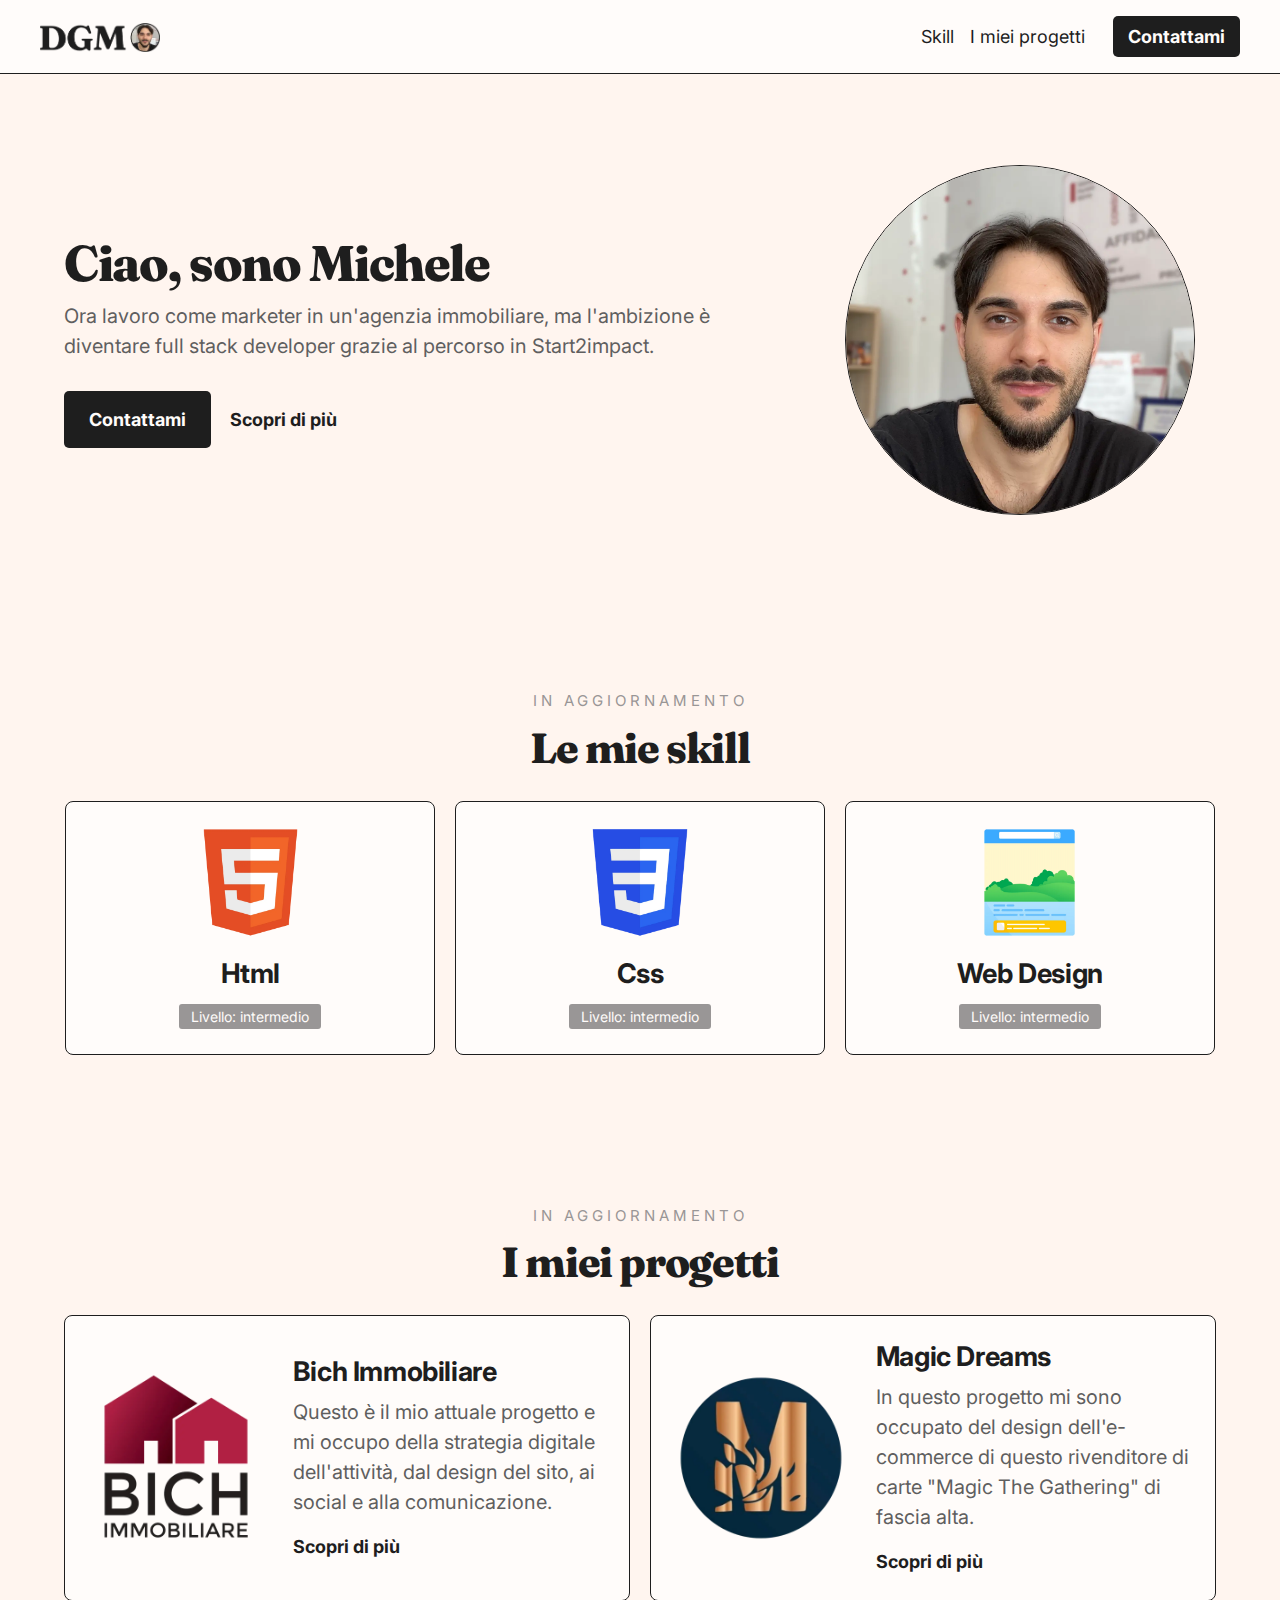
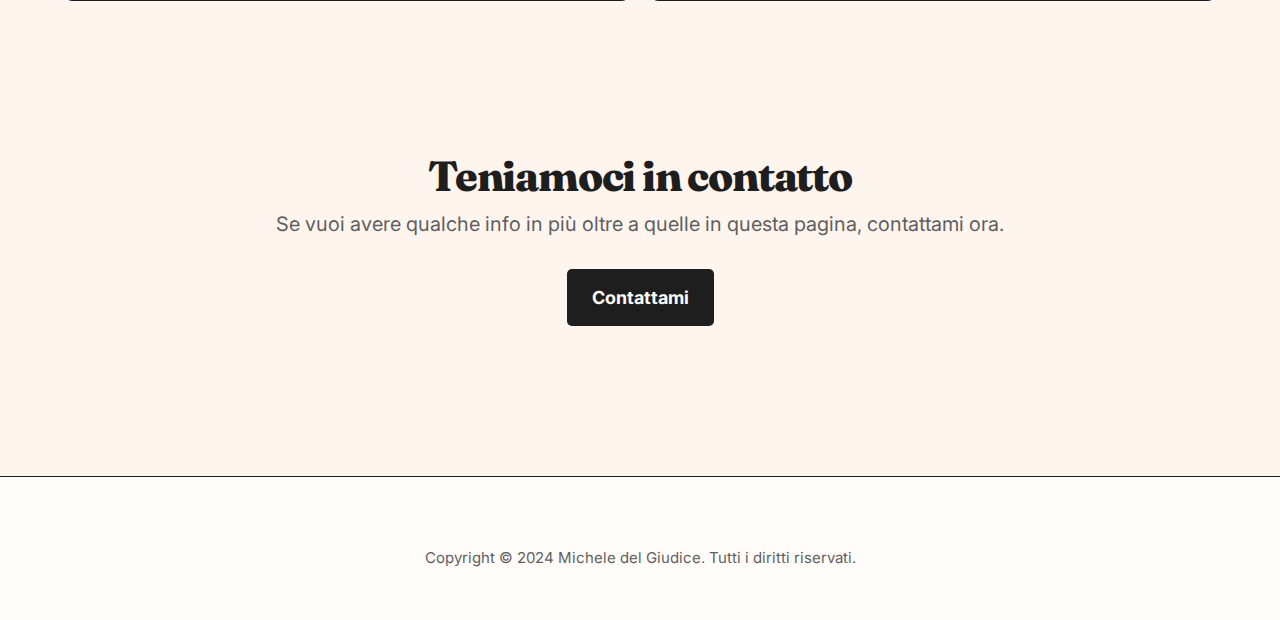
==== index.html @ d006d26a "first push of entire project" ====
<!DOCTYPE html>
<html lang="it">
<head>
    <meta charset="UTF-8">
    <meta name="viewport" content="width=device-width, initial-scale=1.0, maximum-scale=1.0">
    <title>Il mio portfolio</title>
    <meta name="theme-color" content="#fffcfa"/>

    <!-- Open Graph -->
    <meta property="og:title" content="Pagina portfolio"/>
    <meta property="og:type" content="website"/>
    <meta property="og:url" content="/Il-mio-portfolio/"/>
    <meta property="og:image" content="/Il-mio-portfolio/assets/images/pagina-portfolio.webp"/>

    <!-- Favicon -->
    <link rel="icon" type="image/x-icon" href="/Il-mio-portfolio/assets/images/portfolio.webp">

    <!-- Foglio di stile -->
    <link rel="stylesheet" href="assets/scss/styles.css">

    <!-- Font -->
    <link rel="preconnect" href="https://fonts.googleapis.com">
    <link rel="preconnect" href="https://fonts.gstatic.com" crossorigin>
    <link href="https://fonts.googleapis.com/css2?family=Fraunces:ital,opsz,wght@0,9..144,100..900;1,9..144,100..900&display=swap" rel="stylesheet">

    <link rel="preconnect" href="https://fonts.googleapis.com">
    <link rel="preconnect" href="https://fonts.gstatic.com" crossorigin>
    <link href="https://fonts.googleapis.com/css2?family=Fraunces:ital,opsz,wght@0,9..144,100..900;1,9..144,100..900&family=Inter:wght@100..900&display=swap" rel="stylesheet">

    <!-- FontAwesome -->
    <link rel="stylesheet" href="https://cdnjs.cloudflare.com/ajax/libs/font-awesome/6.6.0/css/all.min.css" integrity="sha512-Kc323vGBEqzTmouAECnVceyQqyqdsSiqLQISBL29aUW4U/M7pSPA/gEUZQqv1cwx4OnYxTxve5UMg5GT6L4JJg==" crossorigin="anonymous" referrerpolicy="no-referrer" />

    <!-- Bootstrap -->
    <link href="https://cdn.jsdelivr.net/npm/bootstrap@5.3.3/dist/css/bootstrap.min.css" rel="stylesheet" integrity="sha384-QWTKZyjpPEjISv5WaRU9OFeRpok6YctnYmDr5pNlyT2bRjXh0JMhjY6hW+ALEwIH" crossorigin="anonymous">

</head>
<body class="my-body">

<header>
    <nav class="navbar fixed-top navbar-expand-xl">
        <div class="container header-container">
          <a class="navbar-brand logo" href="/Il-mio-portfolio/"><img src="assets/images/il-mio-logo.webp" class="my-logo" alt="logo"></a>
          <div class="header-mobile">
          <a class="btn-header-mobile" href="/Il-mio-portfolio/Contatti/">Contattami</a>
          <button class="navbar-toggler" type="button" data-bs-toggle="collapse" data-bs-target="#navbarNavDropdown" aria-controls="navbarNavDropdown" aria-expanded="false" aria-label="Toggle navigation">
            <span class="navbar-toggler-icon"></span>
          </button>
        </div>
          <div class="collapse navbar-collapse justify-content-end" id="navbarNavDropdown">
            <ul class="navbar-nav desktop-menu">
              <li class="nav-item nav-desktop">
                <a class="nav-link" href="#skill">Skill</a>
              </li>
              <li class="nav-item nav-desktop">
                <a class="nav-link" href="#job">I miei progetti</a>
              </li>

              <!-- start link menu mobile -->
              <li class="nav-item nav-mobile">
                <a class="nav-link" href="#skill">Skill</a>
              </li>
              <li class="nav-item nav-mobile">
                <a class="nav-link" href="#job">I miei progetti</a>
              </li>
              <!-- end link mobile -->

              <div class="container-btn-header">
              <a class="btn-header" href="/Il-mio-portfolio/Contatti/">Contattami</a>
              </div>
            </ul>
          </div>
        </div>
    </nav>
</header>

<main class="page">

  <section class="above-the-fold">
    <div class="fold-container">
      <div class="fold-grid">
        <h1>Ciao, sono Michele</h1>
        <p class="text">Ora lavoro come marketer in un'agenzia immobiliare, ma l'ambizione è diventare full stack developer grazie al percorso in Start2impact.</p>
         <div class="double-botton">
          <a class="my-btn type-1" href="/Il-mio-portfolio/Contatti/">Contattami</a>
          <a class="my-btn type-2" href="#skill">Scopri di più <i class="fa-solid fa-arrow-down"></i></a>
          </div>
      </div>
      <div class="fold-image">
        <img src="assets/images/fold-image.webp" alt="foto-profilo" class="foto-profilo">
      </div>
    </div>
  </section>

  <div class="space" id="skill"></div>

  <div class="updating-span-container">
    <span class="updating">IN AGGIORNAMENTO</span>
  </div>

  <div class="title-container">
    <h2 class="title-section">Le mie skill</h2>
  </div>

  <section class="skill">
    <div class="skill-container">
      <div class="skill-grid">
        <img src="assets/images/html.webp" class="skill-img" alt="html">
        <h3>Html</h3>
        <span class="skill-level">Livello: intermedio</span>
      </div>
      <div class="skill-grid">
        <img src="assets/images/css.webp" class="skill-img" alt="css">
        <h3>Css</h3>
        <span class="skill-level">Livello: intermedio</span>
      </div>
      <div class="skill-grid">
        <img src="assets/images/web-design.webp" class="skill-img" alt="web-design">
        <h3>Web Design</h3>
        <span class="skill-level">Livello: intermedio</span>
      </div>
    </div>
  </section>

  <div class="space" id="job"></div>

  <div class="updating-span-container">
    <span class="updating">IN AGGIORNAMENTO</span>
  </div>

  <div class="title-container">
    <h2 class="title-section">I miei progetti</h2>
  </div>

  <section class="job">
    <div class="job-container">
      <div class="job-grid">
        <div class="job-grid-image">
          <img src="assets/images/bich-immobiliare.webp" class="job-img" alt="html">
        </div>
        <div class="job-grid-description">
          <h3>Bich Immobiliare</h3>
          <p class="text job-description">Questo è il mio attuale progetto e mi occupo della strategia digitale dell'attività, dal design del sito, ai social e alla comunicazione.</p>
          <a class="my-btn type-2 job-button" href="https://bichimmobiliare.it/" rel="noopener" target="_blank">Scopri di più <i class="fa-solid fa-arrow-right"></i></a>
        </div>
      </div>
      <div class="job-grid">
        <div class="job-grid-image">
          <img src="assets/images/magic-dreams.webp" class="job-img" alt="html">
        </div>
        <div class="job-grid-description">
          <h3>Magic Dreams</h3>
          <p class="text job-description">In questo progetto mi sono occupato del design dell'e-commerce di questo rivenditore di carte "Magic The Gathering" di fascia alta. </p>
          <a class="my-btn type-2 job-button" href="https://yourmagicdreams.com/" rel="noopener" target="_blank">Scopri di più <i class="fa-solid fa-arrow-right"></i></a>
        </div>
      </div>
    </div>
  </section>

  <div class="space"></div>

  <section class="cta">
    <div class="cta-container">
      <h2 class="title-section">Teniamoci in contatto</h2>
      <p class="text cta-text">Se vuoi avere qualche info in più oltre a quelle in questa pagina, contattami ora.</p>
      <a class="my-btn type-1" href="/Il-mio-portfolio/Contatti/">Contattami</a>
    </div>
  </section>

</main>

<div class="space"></div>

<footer>
  <div class="footer-container">
    <div class="footer-icon-container">
      <a class="my-btn type-2 footer-icon" href="https://github.com/dgmichele" rel="noopener" target="_blank"><i class="fa-brands fa-github"></i></a>
      <a class="my-btn type-2 footer-icon" href="https://www.linkedin.com/in/micheledelgiudice96" rel="noopener" target="_blank"><i class="fa-brands fa-linkedin"></i></a>
    </div>
    <p class="text footer-text">Copyright © 2024 Michele del Giudice. Tutti i diritti riservati.</p>
  </div>
</footer>

<!-- Bootstrap -->
<script src="https://cdn.jsdelivr.net/npm/bootstrap@5.3.3/dist/js/bootstrap.bundle.min.js" integrity="sha384-YvpcrYf0tY3lHB60NNkmXc5s9fDVZLESaAA55NDzOxhy9GkcIdslK1eN7N6jIeHz" crossorigin="anonymous"></script>

<!-- Menu dinamico mobile -->
<script src="/Il-mio-portfolio/assets/js/dynamic-menu.js"></script>

</body>
</html>
---- assets/scss/styles.css ----
/*bottoni*/
.submit-btn, .my-btn, .btn-header, .btn-header-mobile {
  background-color: #1e1e1e;
  color: #FFFCFA;
  font-weight: 700;
  border-radius: 5px;
  text-decoration: none;
  cursor: pointer;
  transition: 0.3s;
}

.type-2 {
  background-color: transparent;
  color: #1e1e1e;
  padding: 0;
}

/* cambio colore icona menu mobile*/
.navbar-toggler-icon {
  background-image: url("data:image/svg+xml,%3csvg xmlns='http://www.w3.org/2000/svg' viewBox='0 0 30 30'%3e%3cpath stroke='rgb(30, 30, 30)' stroke-linecap='round' stroke-miterlimit='10' stroke-width='2' d='M4 7h22M4 15h22M4 23h22'/%3e%3c/svg%3e") !important;
}

/*end*/
.header-container {
  padding-left: 0 !important;
  padding-right: 0 !important;
}

.navbar {
  border-bottom: solid 1px #1e1e1e;
  background-color: #FFFCFA !important;
  font-family: "Inter", sans-serif !important;
  font-weight: 400 !important;
}

.navbar-brand {
  padding: 0 !important;
}

.nav-link {
  color: #1e1e1e !important;
}
.nav-link:hover {
  color: #3b3b3b !important;
}

.logo {
  margin-right: 0 !important;
}

.my-logo {
  width: 120px;
}

.navbar-toggler {
  border: none !important;
  padding: 0 !important;
  margin-left: 8px;
}
.navbar-toggler:focus {
  box-shadow: none !important;
}

.btn-header, .btn-header-mobile {
  padding: 10px 15px 10px 15px;
}
.btn-header:hover, .btn-header-mobile:hover {
  background-color: #3b3b3b;
}
.btn-header:active, .btn-header-mobile:active {
  background-color: #5f5f5f;
}

.btn-header {
  margin-left: 20px;
}

/*mobile*/
@media screen and (max-width: 600px) {
  .header-container {
    max-width: 90%;
  }
  .navbar {
    padding: 13px 0 13px 0 !important;
  }
  .btn-header {
    display: none !important;
  }
  .btn-header-mobile {
    font-size: 14px;
  }
  .navbar-nav {
    margin: 20px 0 10px 0 !important;
  }
  .nav-desktop {
    display: none; /* qui nascondiamo il menu desktop*/
  }
  .nav-link {
    font-size: 17px !important;
  }
}
/*tablet*/
@media screen and (max-width: 1025px) and (min-width: 601px) {
  .btn-header {
    display: none !important;
  }
  .header-container {
    max-width: 85% !important;
  }
  .navbar {
    padding: 16px 0 16px 0 !important;
  }
  .navbar-nav {
    margin: 20px 0 10px 0 !important;
  }
  .nav-desktop {
    display: none; /* qui nascondiamo il menu desktop*/
  }
  .nav-link {
    font-size: 18px !important;
  }
}
/*desktop*/
@media screen and (min-width: 1026px) {
  .header-container {
    max-width: 1200px !important;
    min-width: 1200px !important;
  }
  .navbar {
    padding: 15px 0 15px 0 !important;
  }
  .navbar-nav {
    align-items: center;
  }
  .nav-mobile {
    display: none; /* qui nascondiamo il menu con chiusura automatica della versione mobile*/
  }
  .nav-link {
    font-size: 18px !important;
  }
  .btn-header-mobile {
    display: none !important;
  }
  .btn-header {
    font-size: 18px !important;
  }
}
/*bottoni*/
.submit-btn, .my-btn, .btn-header, .btn-header-mobile {
  background-color: #1e1e1e;
  color: #FFFCFA;
  font-weight: 700;
  border-radius: 5px;
  text-decoration: none;
  cursor: pointer;
  transition: 0.3s;
}

.type-2 {
  background-color: transparent;
  color: #1e1e1e;
  padding: 0;
}

.contact-header {
  display: flex;
  justify-content: center;
  background-color: #FFFCFA;
  border-bottom: 1px solid #1e1e1e;
  padding: 13px 0 13px 0;
}

.contact-header-container {
  width: 90%;
  display: flex;
  justify-content: center;
}

.contact-header-container-grid {
  display: flex;
  flex-direction: row;
  align-items: center;
}

.img-logo {
  width: 120px;
}

/*tablet*/
@media screen and (max-width: 1025px) and (min-width: 601px) {
  .contact-header {
    padding: 16px 0 16px 0;
  }
}
/*desktop*/
@media screen and (min-width: 1026px) {
  .contact-header {
    padding: 16px 0 16px 0;
  }
}
/*bottoni*/
.submit-btn, .my-btn, .btn-header, .btn-header-mobile {
  background-color: #1e1e1e;
  color: #FFFCFA;
  font-weight: 700;
  border-radius: 5px;
  text-decoration: none;
  cursor: pointer;
  transition: 0.3s;
}

.type-2 {
  background-color: transparent;
  color: #1e1e1e;
  padding: 0;
}

/*bottoni*/
.submit-btn, .my-btn, .btn-header, .btn-header-mobile {
  background-color: #1e1e1e;
  color: #FFFCFA;
  font-weight: 700;
  border-radius: 5px;
  text-decoration: none;
  cursor: pointer;
  transition: 0.3s;
}

.type-2 {
  background-color: transparent;
  color: #1e1e1e;
  padding: 0;
}

/*generale*/
.space {
  height: 90px;
}

.title-section {
  text-align: center;
}

.my-btn {
  display: inline-block;
  padding: 15px 25px 15px 25px;
}
.my-btn:hover {
  background-color: #3b3b3b;
}
.my-btn:active {
  background-color: #5f5f5f;
}

.type-2 {
  margin-left: 15px;
}
.type-2:hover {
  background-color: transparent;
  color: #3b3b3b;
}
.type-2:active {
  color: #5f5f5f;
}

.updating-span-container {
  display: flex;
  justify-content: center;
}

.updating {
  color: #999696;
  font-size: 15px;
  letter-spacing: 4px;
  margin-bottom: 10px;
}

.fa-solid {
  margin-left: 3px;
}

/*section: above the fold*/
.above-the-fold {
  display: flex;
  justify-content: center;
}

.fold-container {
  width: 90%;
  display: flex;
  flex-wrap: wrap;
  flex-direction: column;
  gap: 50px;
}

.double-botton {
  margin-top: 30px;
}

.foto-profilo {
  border: 1px solid #1e1e1e;
  border-radius: 300px;
  width: 100%;
}

/*section: skill*/
.skill {
  display: flex;
  justify-content: center;
}

.skill-container {
  width: 90%;
  display: flex;
  flex-wrap: wrap;
  flex-direction: column;
  gap: 20px;
  margin-top: 20px;
}

.skill-grid {
  display: flex;
  flex-direction: column;
  align-items: center;
  padding: 20px;
  border: 1px solid #1e1e1e;
  border-radius: 8px;
  background-color: #FFFCFA;
}

.skill-img {
  margin-bottom: 20px;
  width: 35%;
}

.skill-level {
  background-color: #999696;
  padding: 2px 12px 2px 12px;
  border-radius: 3px;
  color: #FFFCFA;
  font-size: 14px;
  margin-top: 5px;
}

/*section: job*/
.job {
  display: flex;
  justify-content: center;
}

.job-container {
  width: 90%;
  display: flex;
  flex-wrap: wrap;
  flex-direction: column;
  gap: 20px;
  margin-top: 20px;
}

.job-grid {
  display: flex;
  flex-direction: column;
  align-items: center;
  padding: 20px;
  border: 1px solid #1e1e1e;
  border-radius: 8px;
  background-color: #FFFCFA;
}

.job-grid-image {
  display: flex;
  flex-direction: column;
  align-items: center;
}

.job-img {
  margin-bottom: 20px;
  width: 35%;
}

.job-grid-description {
  text-align: center;
}

.job-button {
  margin-left: 0;
}

/*section: contatti*/
.cta {
  display: flex;
  justify-content: center;
}

.cta-container {
  width: 90%;
  display: flex;
  flex-wrap: wrap;
  flex-direction: column;
  align-items: center;
  text-align: center;
}

.cta-text {
  margin-bottom: 30px !important;
}

/*tablet*/
@media screen and (max-width: 1025px) and (min-width: 601px) {
  .space {
    height: 125px;
  }
  /*section: above the fold*/
  .fold-container {
    flex-direction: row;
    max-width: 85%;
    gap: 20px;
    align-items: center;
  }
  .fold-grid {
    width: 58%;
  }
  .fold-image {
    width: 38%;
    display: flex;
    justify-content: center;
  }
  .foto-profilo {
    width: 250px;
  }
  /*section: skill*/
  .skill-container {
    flex-direction: row;
    max-width: 85%;
    gap: 15px;
    align-items: stretch;
    justify-content: center;
  }
  .skill-grid {
    width: 31.8%;
    padding: 20px;
  }
  /*section: job*/
  .job-container {
    flex-direction: row;
    max-width: 85%;
    gap: 15px;
    align-items: stretch;
    justify-content: center;
  }
  .job-grid {
    display: flex;
    flex-direction: column;
    width: 48.8%;
    padding: 25px;
  }
  .job-grid-image {
    display: flex;
    flex-direction: column;
    align-items: center;
  }
  .job-grid-description {
    text-align: center;
  }
  .job-img {
    margin-bottom: 20px;
  }
  /*section: contatti*/
  .contact-container {
    width: 65%;
  }
  .cta-container {
    width: 70%;
  }
}
/*desktop*/
@media screen and (min-width: 1026px) {
  .space {
    height: 150px;
  }
  /*section: above the fold*/
  .fold-container {
    flex-direction: row;
    max-width: 1200px;
    gap: 40px;
    align-items: center;
  }
  .fold-grid {
    width: 63%;
  }
  .fold-image {
    width: 33%;
    display: flex;
    justify-content: center;
  }
  .foto-profilo {
    width: 350px;
  }
  .my-btn {
    font-size: 18px !important;
  }
  /*section: skill*/
  #skill {
    height: 175px;
  }
  .skill-container {
    flex-direction: row;
    max-width: 1200px;
    gap: 20px;
    align-items: stretch;
    justify-content: center;
  }
  .skill-grid {
    width: 32.1%;
    padding: 25px;
  }
  /*section: job*/
  .job-container {
    flex-direction: row;
    max-width: 1200px;
    gap: 20px;
    align-items: stretch;
    justify-content: center;
  }
  .job-grid {
    display: flex;
    flex-direction: row;
    width: 49.1%;
    padding: 25px;
  }
  .job-grid-image {
    display: flex;
    flex-direction: column;
    align-items: start;
  }
  .job-grid-description {
    text-align: start;
  }
  .job-img {
    width: 85%;
    margin-bottom: 0;
  }
}
/*bottoni*/
.submit-btn, .btn-header, .btn-header-mobile, .my-btn {
  background-color: #1e1e1e;
  color: #FFFCFA;
  font-weight: 700;
  border-radius: 5px;
  text-decoration: none;
  cursor: pointer;
  transition: 0.3s;
}

.type-2 {
  background-color: transparent;
  color: #1e1e1e;
  padding: 0;
}

.contact-body {
  background-color: #FFFCFA;
  font-family: "Inter", sans-serif;
}

.contact-page {
  background-color: #FFF5EF;
  padding-top: 40px;
}

.contact {
  display: flex;
  justify-content: center;
}

.contact-container {
  width: 90%;
  display: flex;
  flex-wrap: wrap;
  flex-direction: column;
  align-items: center;
  text-align: center;
}

.contact-page-space {
  background-color: #FFF5EF;
}

/*form*/
.form-block-1 {
  float: left;
  width: 100%;
  margin-right: 20px;
  margin-bottom: 20px;
}

.form-block-2 {
  float: left;
  width: 100%;
  margin-bottom: 20px;
}

.contact-form {
  display: flex;
  justify-content: center;
  margin-top: 20px;
}

.contact-form-container {
  width: 90%;
  display: flex;
  flex-wrap: wrap;
  flex-direction: column;
  padding: 25px 25px 32px 25px;
  background-color: #FFFCFA;
  border: 1px solid #1e1e1e;
  border-radius: 8px;
}

input, textarea {
  width: 100%;
  padding: 5px;
  border: 1px solid #1e1e1e;
  border-radius: 5px;
  background-color: #fffdfd;
  font-size: 17px !important;
  color: #1e1e1e;
}

.submit-btn {
  padding: 15px 25px 15px 25px;
  margin-top: 20px;
  border: none;
}
.submit-btn:hover {
  background-color: #3b3b3b;
}
.submit-btn:active {
  background-color: #5f5f5f;
}

label {
  margin: 10px 0 5px 0;
  font-size: 17px;
  color: #5f5f5f;
}

label:first-of-type {
  margin-top: 0;
}

::placeholder {
  color: #999696;
  opacity: 1; /* Firefox */
}

::-ms-input-placeholder { /* Edge 12 -18 */
  color: #999696;
}

/*tablet*/
@media screen and (max-width: 1025px) and (min-width: 601px) {
  .contact {
    display: flex;
    justify-content: center;
  }
  .contact-page {
    padding-top: 50px;
  }
  /*form*/
  .contact-form-container {
    width: 600px;
  }
  .form-block-1 {
    float: left;
    width: 47.9%;
    margin-right: 20px;
  }
  .form-block-2 {
    float: left;
    width: 47.9%;
    margin-bottom: 20px;
  }
  input, textarea {
    font-size: 18px !important;
  }
  ::placeholder {
    font-size: 18px;
  }
  label {
    font-size: 18px;
  }
}
/*desktop*/
@media screen and (min-width: 1026px) {
  .contact {
    display: flex;
    justify-content: center;
  }
  .contact-page {
    padding-top: 60px;
  }
  /*form*/
  .contact-form-container {
    width: 650px;
  }
  .form-block-1 {
    float: left;
    width: 48%;
    margin-right: 20px;
  }
  .form-block-2 {
    float: left;
    width: 48%;
    margin-bottom: 20px;
  }
  input, textarea {
    font-size: 20px !important;
  }
  ::placeholder {
    font-size: 20px;
  }
  .submit-btn {
    font-size: 18px !important;
  }
  label {
    font-size: 20px;
  }
}
/*bottoni*/
.btn-header, .btn-header-mobile, .my-btn, .submit-btn {
  background-color: #1e1e1e;
  color: #FFFCFA;
  font-weight: 700;
  border-radius: 5px;
  text-decoration: none;
  cursor: pointer;
  transition: 0.3s;
}

.type-2 {
  background-color: transparent;
  color: #1e1e1e;
  padding: 0;
}

.footer {
  display: flex;
  justify-content: center;
}

.footer-container {
  display: flex;
  flex-direction: column;
  justify-content: center;
  background-color: #FFFCFA;
  border-top: 1px solid #1e1e1e;
  padding: 50px;
}

.footer-icon-container {
  display: flex;
  flex-direction: row;
  justify-content: center;
  gap: 20px;
}

.footer-icon {
  margin-left: 0;
  font-size: 30px !important;
}

.footer-text {
  text-align: center;
  font-size: 15px !important;
  margin-top: 20px;
  margin-bottom: 0;
}

* {
  box-sizing: border-box;
  margin: 0;
  padding: 0;
}

.my-body {
  padding-top: 95px;
  background-color: #FFF5EF;
  font-family: "Inter", sans-serif;
}

h1, h2, h3 {
  color: #1e1e1e !important;
}

h1, h2 {
  font-family: "Fraunces", serif;
  font-weight: 800 !important;
}

h1 {
  font-size: 35px !important;
  letter-spacing: -1.5px;
}

h2 {
  font-size: 29px !important;
  letter-spacing: -1.2px;
}

h3 {
  font-family: "Inter", sans-serif;
  font-weight: 700 !important;
  font-size: 23px !important;
  letter-spacing: -0.4px;
}

p {
  font-size: 17px !important;
  color: #5f5f5f;
  font-family: "Inter", sans-serif;
}

/*tablet*/
@media screen and (max-width: 1025px) and (min-width: 601px) {
  .my-body {
    padding-top: 135px;
  }
  h1 {
    font-size: 40px !important;
  }
  h2 {
    font-size: 34px !important;
  }
  h3 {
    font-size: 23px !important;
  }
  p {
    font-size: 18px !important;
  }
}
/*desktop*/
@media screen and (min-width: 1026px) {
  .my-body {
    padding-top: 165px;
  }
  h1 {
    font-size: 50px !important;
  }
  h2 {
    font-size: 42px !important;
  }
  h3 {
    font-size: 27px !important;
  }
  p {
    font-size: 20px !important;
  }
}/*# sourceMappingURL=styles.css.map */
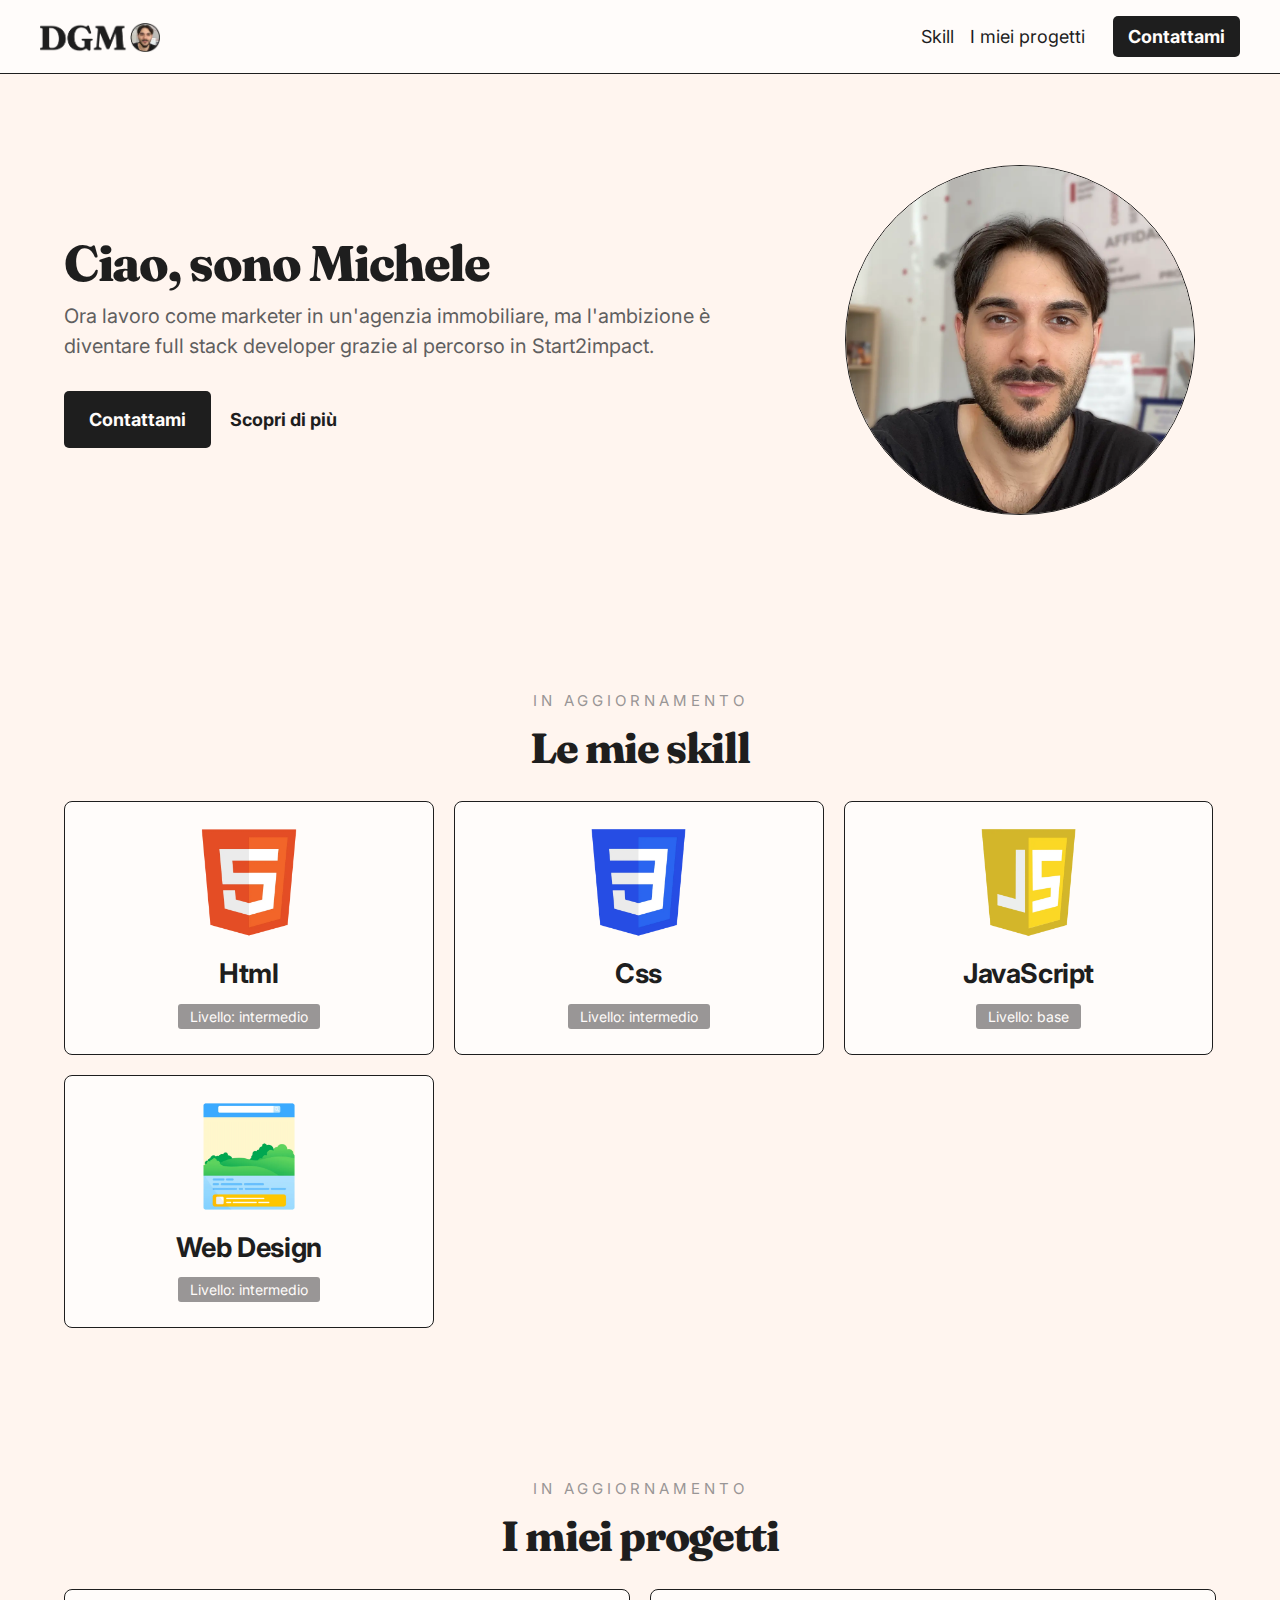
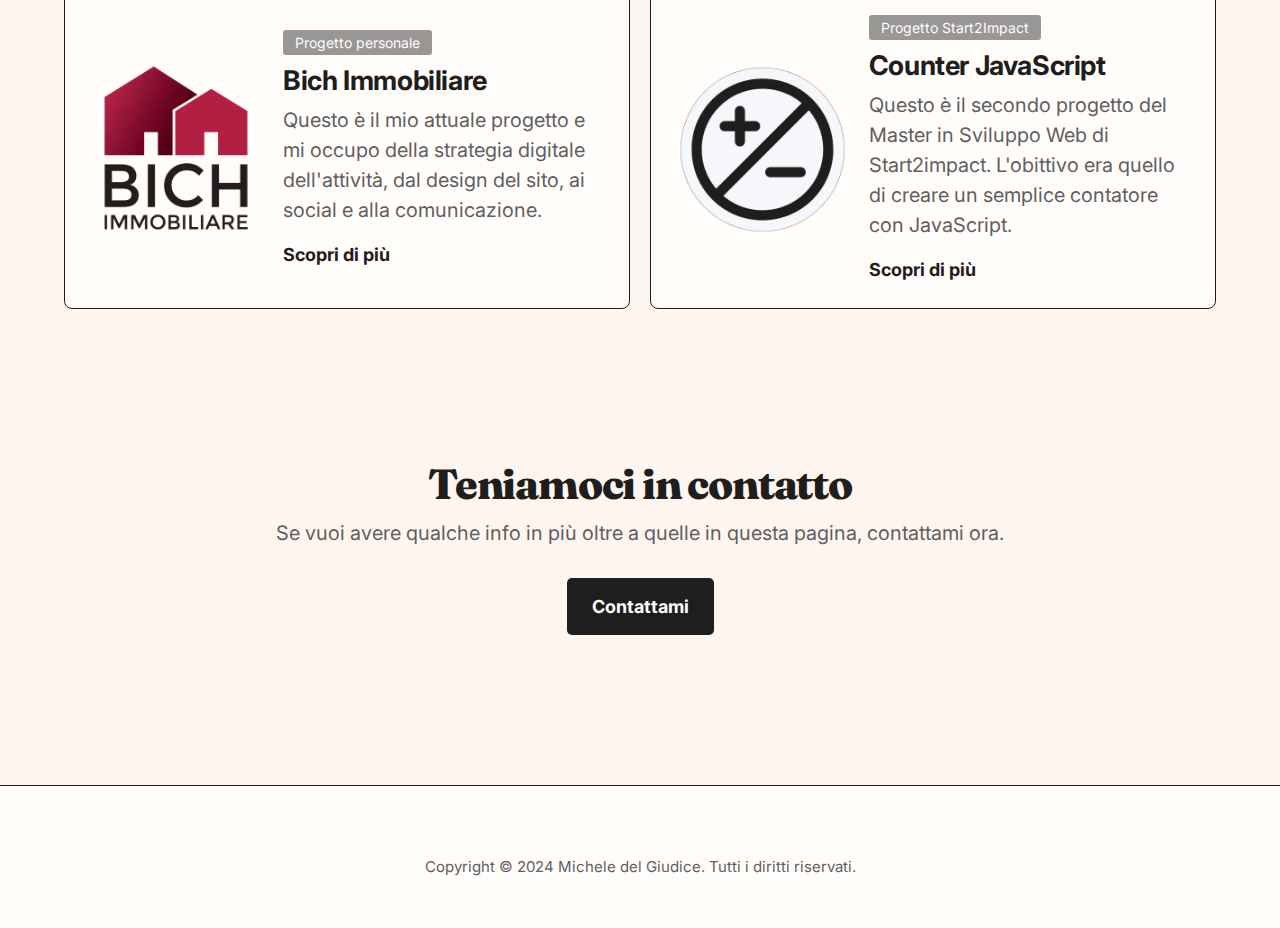
==== commit de97afc0: "aggiornato section-job e aggiunto span tipologia progetto" ====
--- a/index.html
+++ b/index.html
@@ -114,6 +114,11 @@
         <span class="skill-level">Livello: intermedio</span>
       </div>
       <div class="skill-grid">
+        <img src="assets/images/javascript.webp" class="skill-img" alt="javascript">
+        <h3>JavaScript</h3>
+        <span class="skill-level">Livello: base</span>
+      </div>
+      <div class="skill-grid">
         <img src="assets/images/web-design.webp" class="skill-img" alt="web-design">
         <h3>Web Design</h3>
         <span class="skill-level">Livello: intermedio</span>
@@ -135,9 +140,10 @@
     <div class="job-container">
       <div class="job-grid">
         <div class="job-grid-image">
-          <img src="assets/images/bich-immobiliare.webp" class="job-img" alt="html">
+          <img src="assets/images/bich-immobiliare.webp" class="job-img" alt="bich-immobiliare">
         </div>
         <div class="job-grid-description">
+          <span class="job-type">Progetto personale</span>
           <h3>Bich Immobiliare</h3>
           <p class="text job-description">Questo è il mio attuale progetto e mi occupo della strategia digitale dell'attività, dal design del sito, ai social e alla comunicazione.</p>
           <a class="my-btn type-2 job-button" href="https://bichimmobiliare.it/" rel="noopener" target="_blank">Scopri di più <i class="fa-solid fa-arrow-right"></i></a>
@@ -145,12 +151,13 @@
       </div>
       <div class="job-grid">
         <div class="job-grid-image">
-          <img src="assets/images/magic-dreams.webp" class="job-img" alt="html">
+          <img src="assets/images/javascript-base.webp" class="job-img" alt="javascript-base">
         </div>
         <div class="job-grid-description">
-          <h3>Magic Dreams</h3>
-          <p class="text job-description">In questo progetto mi sono occupato del design dell'e-commerce di questo rivenditore di carte "Magic The Gathering" di fascia alta. </p>
-          <a class="my-btn type-2 job-button" href="https://yourmagicdreams.com/" rel="noopener" target="_blank">Scopri di più <i class="fa-solid fa-arrow-right"></i></a>
+          <span class="job-type">Progetto Start2Impact</span>
+          <h3>Counter JavaScript</h3>
+          <p class="text job-description">Questo è il secondo progetto del Master in Sviluppo Web di Start2impact. L'obittivo era quello di creare un semplice contatore con JavaScript.</p>
+          <a class="my-btn type-2 job-button" href="https://dgmichele.github.io/Counter/" rel="noopener" target="_blank">Scopri di più <i class="fa-solid fa-arrow-right"></i></a>
         </div>
       </div>
     </div>
--- a/assets/scss/styles.css
+++ b/assets/scss/styles.css
@@ -333,7 +333,8 @@
   width: 35%;
 }
 
-.skill-level {
+.skill-level, .job-type {
+  display: inline-block;
   background-color: #999696;
   padding: 2px 12px 2px 12px;
   border-radius: 3px;
@@ -342,6 +343,11 @@
   margin-top: 5px;
 }
 
+.job-type {
+  margin-top: 0px;
+  margin-bottom: 10px;
+}
+
 /*section: job*/
 .job {
   display: flex;
@@ -434,7 +440,7 @@
     max-width: 85%;
     gap: 15px;
     align-items: stretch;
-    justify-content: center;
+    justify-content: start;
   }
   .skill-grid {
     width: 31.8%;
@@ -508,7 +514,7 @@
     max-width: 1200px;
     gap: 20px;
     align-items: stretch;
-    justify-content: center;
+    justify-content: start;
   }
   .skill-grid {
     width: 32.1%;
@@ -527,17 +533,20 @@
     flex-direction: row;
     width: 49.1%;
     padding: 25px;
+    gap: 20px;
   }
   .job-grid-image {
+    width: 35%;
     display: flex;
     flex-direction: column;
     align-items: start;
   }
   .job-grid-description {
+    width: 65%;
     text-align: start;
   }
   .job-img {
-    width: 85%;
+    width: 100%;
     margin-bottom: 0;
   }
 }
@@ -559,12 +568,11 @@
 }
 
 .contact-body {
-  background-color: #FFFCFA;
+  background-color: #FFF5EF;
   font-family: "Inter", sans-serif;
 }
 
 .contact-page {
-  background-color: #FFF5EF;
   padding-top: 40px;
 }
 
@@ -580,10 +588,6 @@
   flex-direction: column;
   align-items: center;
   text-align: center;
-}
-
-.contact-page-space {
-  background-color: #FFF5EF;
 }
 
 /*form*/
@@ -660,12 +664,18 @@
 
 /*tablet*/
 @media screen and (max-width: 1025px) and (min-width: 601px) {
-  .contact {
-    display: flex;
-    justify-content: center;
+  .contact-body {
+    display: flex;
+    flex-direction: column;
+    min-height: 100vh;
   }
   .contact-page {
     padding-top: 50px;
+    flex-grow: 1;
+  }
+  .contact {
+    display: flex;
+    justify-content: center;
   }
   /*form*/
   .contact-form-container {
@@ -693,12 +703,18 @@
 }
 /*desktop*/
 @media screen and (min-width: 1026px) {
-  .contact {
-    display: flex;
-    justify-content: center;
+  .contact-body {
+    display: flex;
+    flex-direction: column;
+    min-height: 100vh;
   }
   .contact-page {
     padding-top: 60px;
+    flex-grow: 1;
+  }
+  .contact {
+    display: flex;
+    justify-content: center;
   }
   /*form*/
   .contact-form-container {
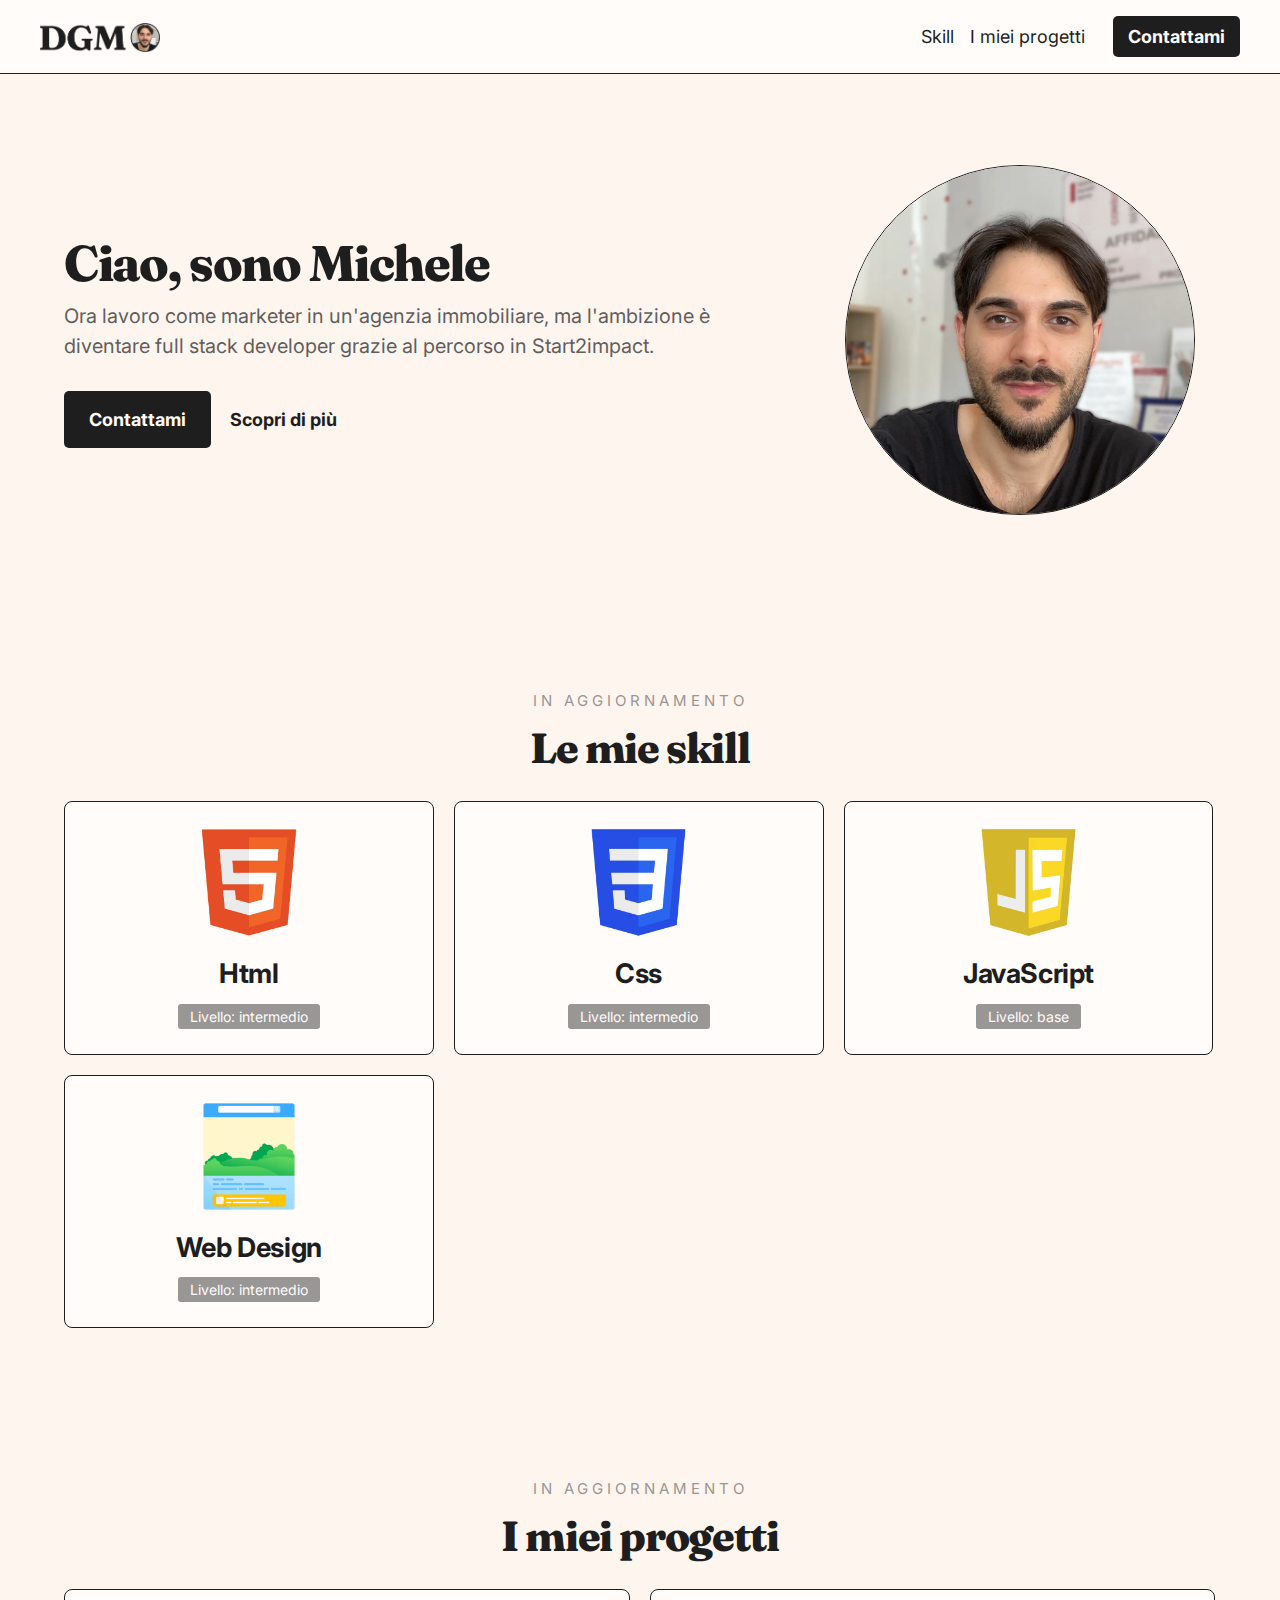
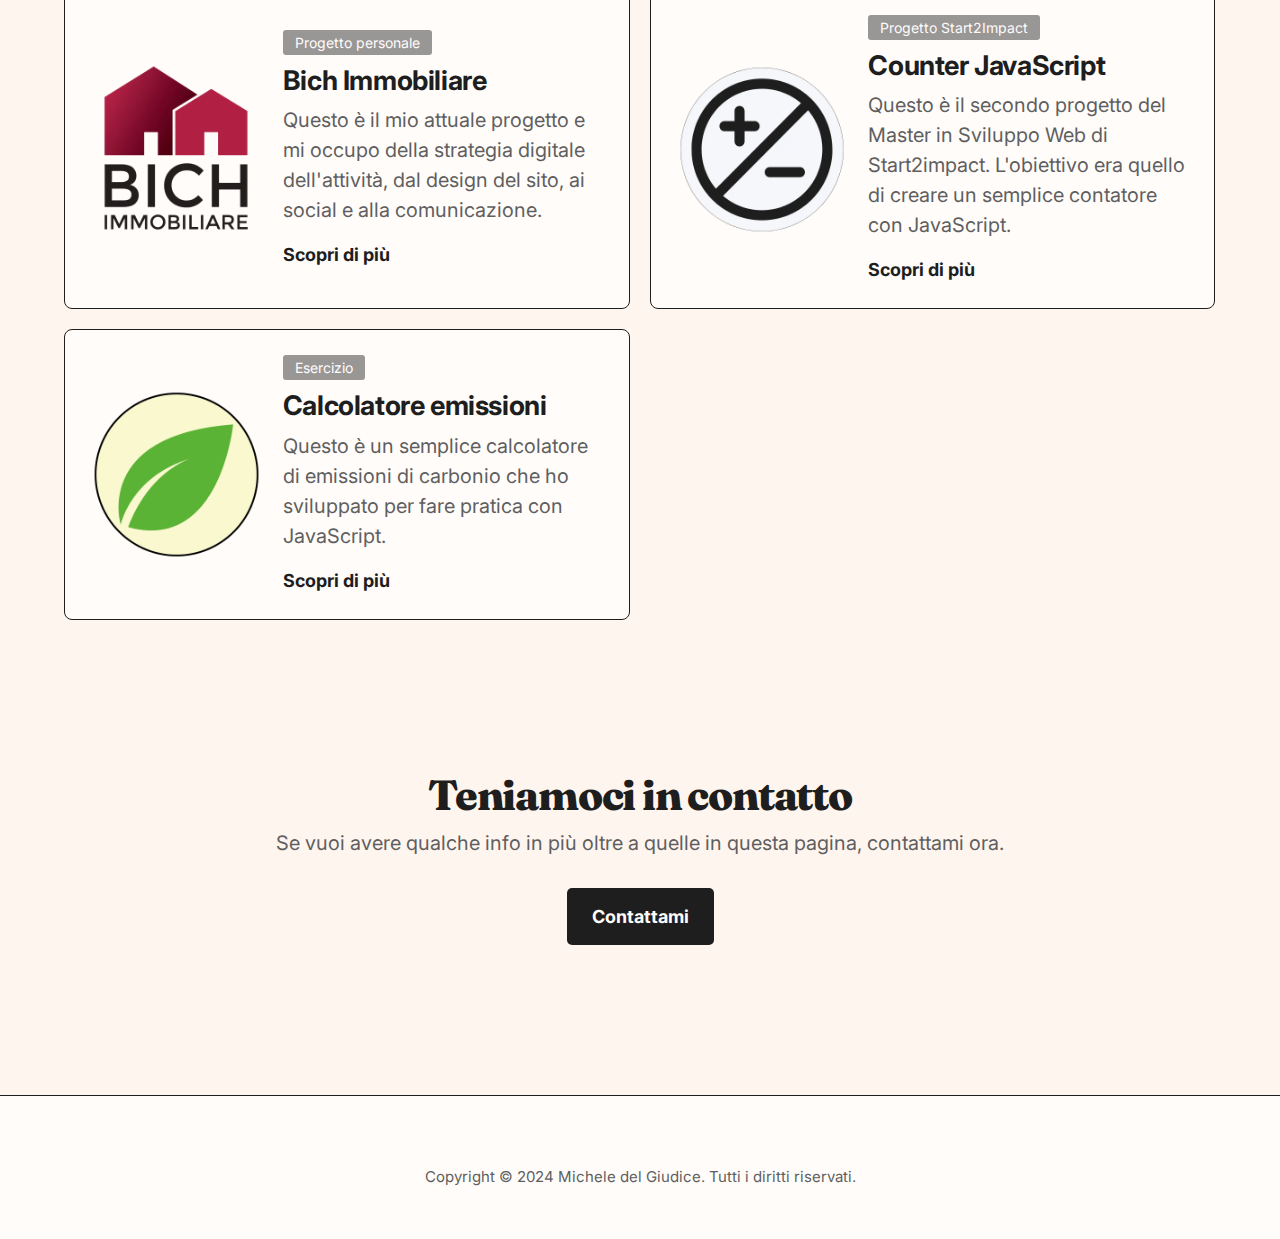
==== commit 3ced8b49: "aggiunto progetto emissioni" ====
--- a/index.html
+++ b/index.html
@@ -156,8 +156,19 @@
         <div class="job-grid-description">
           <span class="job-type">Progetto Start2Impact</span>
           <h3>Counter JavaScript</h3>
-          <p class="text job-description">Questo è il secondo progetto del Master in Sviluppo Web di Start2impact. L'obittivo era quello di creare un semplice contatore con JavaScript.</p>
+          <p class="text job-description">Questo è il secondo progetto del Master in Sviluppo Web di Start2impact. L'obiettivo era quello di creare un semplice contatore con JavaScript.</p>
           <a class="my-btn type-2 job-button" href="https://dgmichele.github.io/Counter/" rel="noopener" target="_blank">Scopri di più <i class="fa-solid fa-arrow-right"></i></a>
+        </div>
+      </div>
+      <div class="job-grid">
+        <div class="job-grid-image">
+          <img src="assets/images/calcolatore-emissioni.png" class="job-img" alt="calcolatore-emissioni">
+        </div>
+        <div class="job-grid-description">
+          <span class="job-type">Esercizio</span>
+          <h3>Calcolatore emissioni</h3>
+          <p class="text job-description">Questo è un semplice calcolatore di emissioni di carbonio che ho sviluppato per fare pratica con JavaScript.</p>
+          <a class="my-btn type-2 job-button" href="https://dgmichele.github.io/Calcolatore-emissioni/" rel="noopener" target="_blank">Scopri di più <i class="fa-solid fa-arrow-right"></i></a>
         </div>
       </div>
     </div>
--- a/assets/scss/styles.css
+++ b/assets/scss/styles.css
@@ -452,7 +452,7 @@
     max-width: 85%;
     gap: 15px;
     align-items: stretch;
-    justify-content: center;
+    justify-content: start;
   }
   .job-grid {
     display: flex;
@@ -526,7 +526,7 @@
     max-width: 1200px;
     gap: 20px;
     align-items: stretch;
-    justify-content: center;
+    justify-content: start;
   }
   .job-grid {
     display: flex;
@@ -760,11 +760,6 @@
   padding: 0;
 }
 
-.footer {
-  display: flex;
-  justify-content: center;
-}
-
 .footer-container {
   display: flex;
   flex-direction: column;
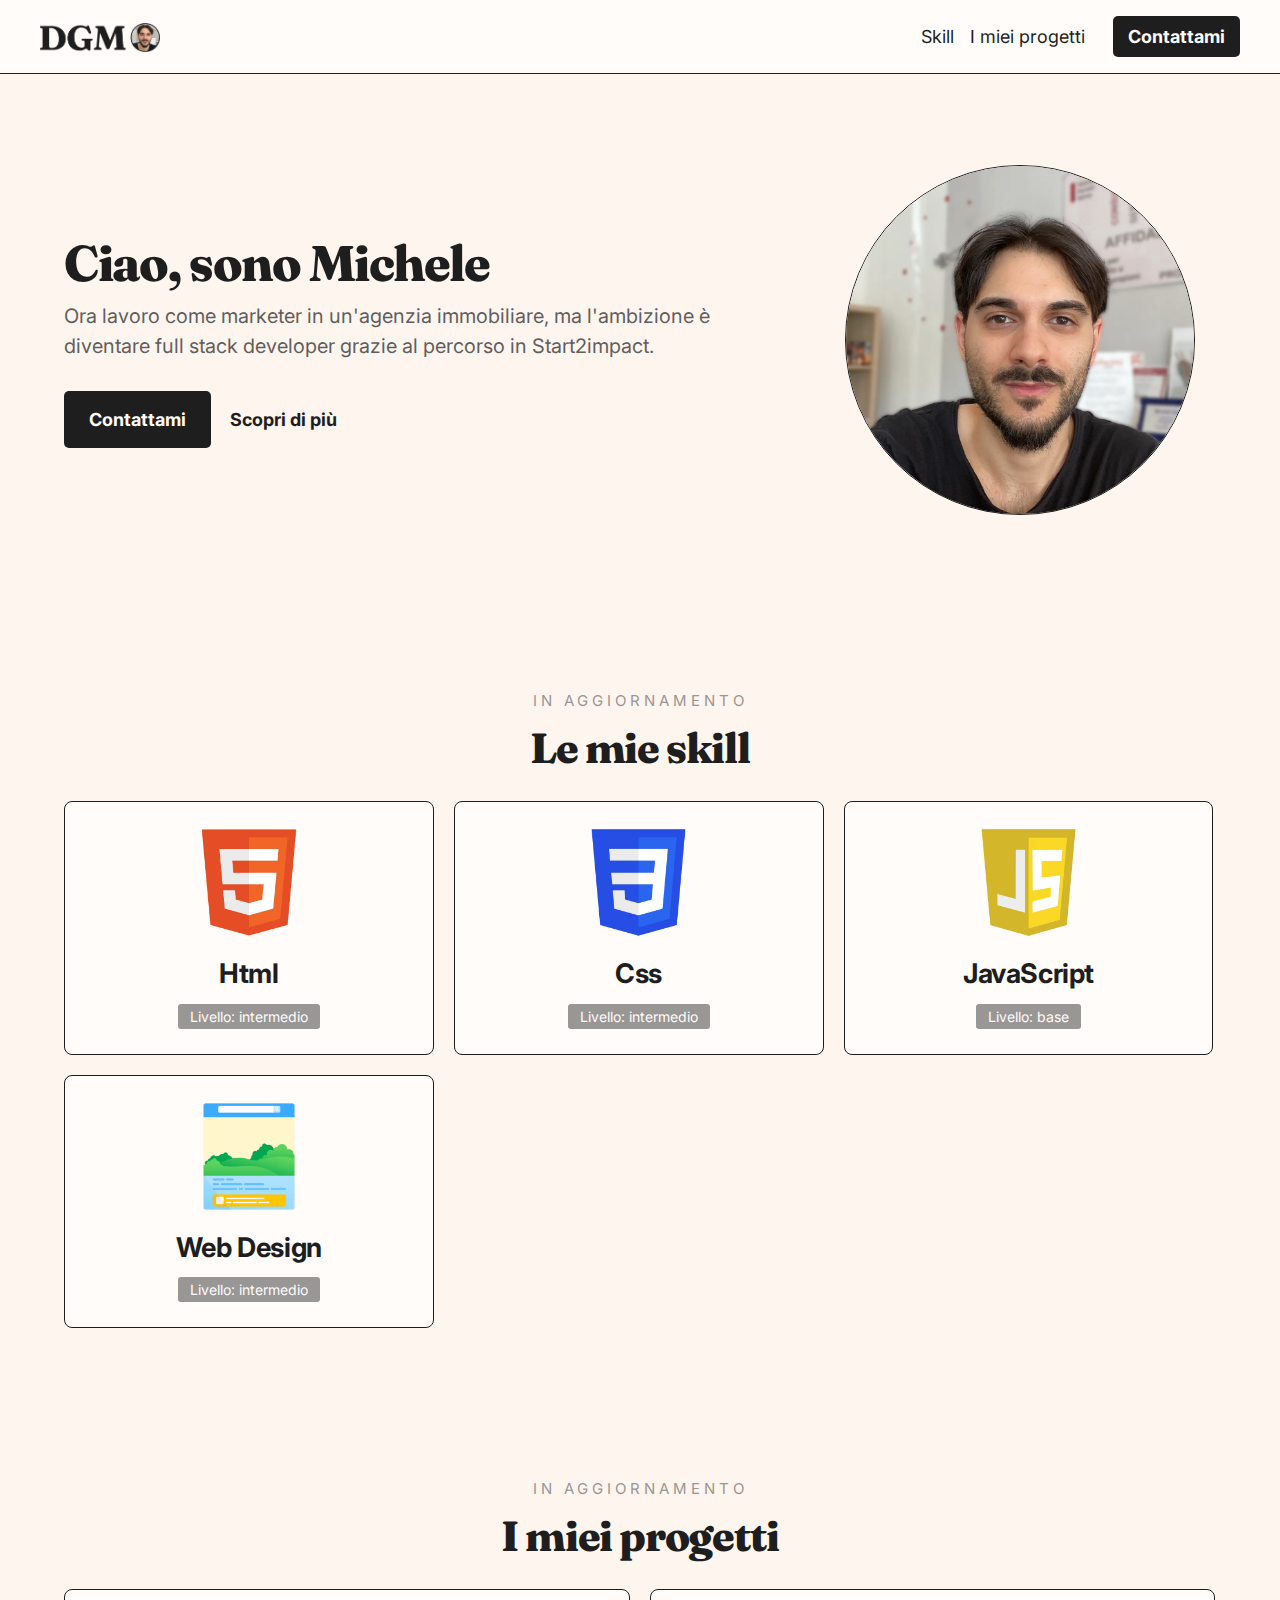
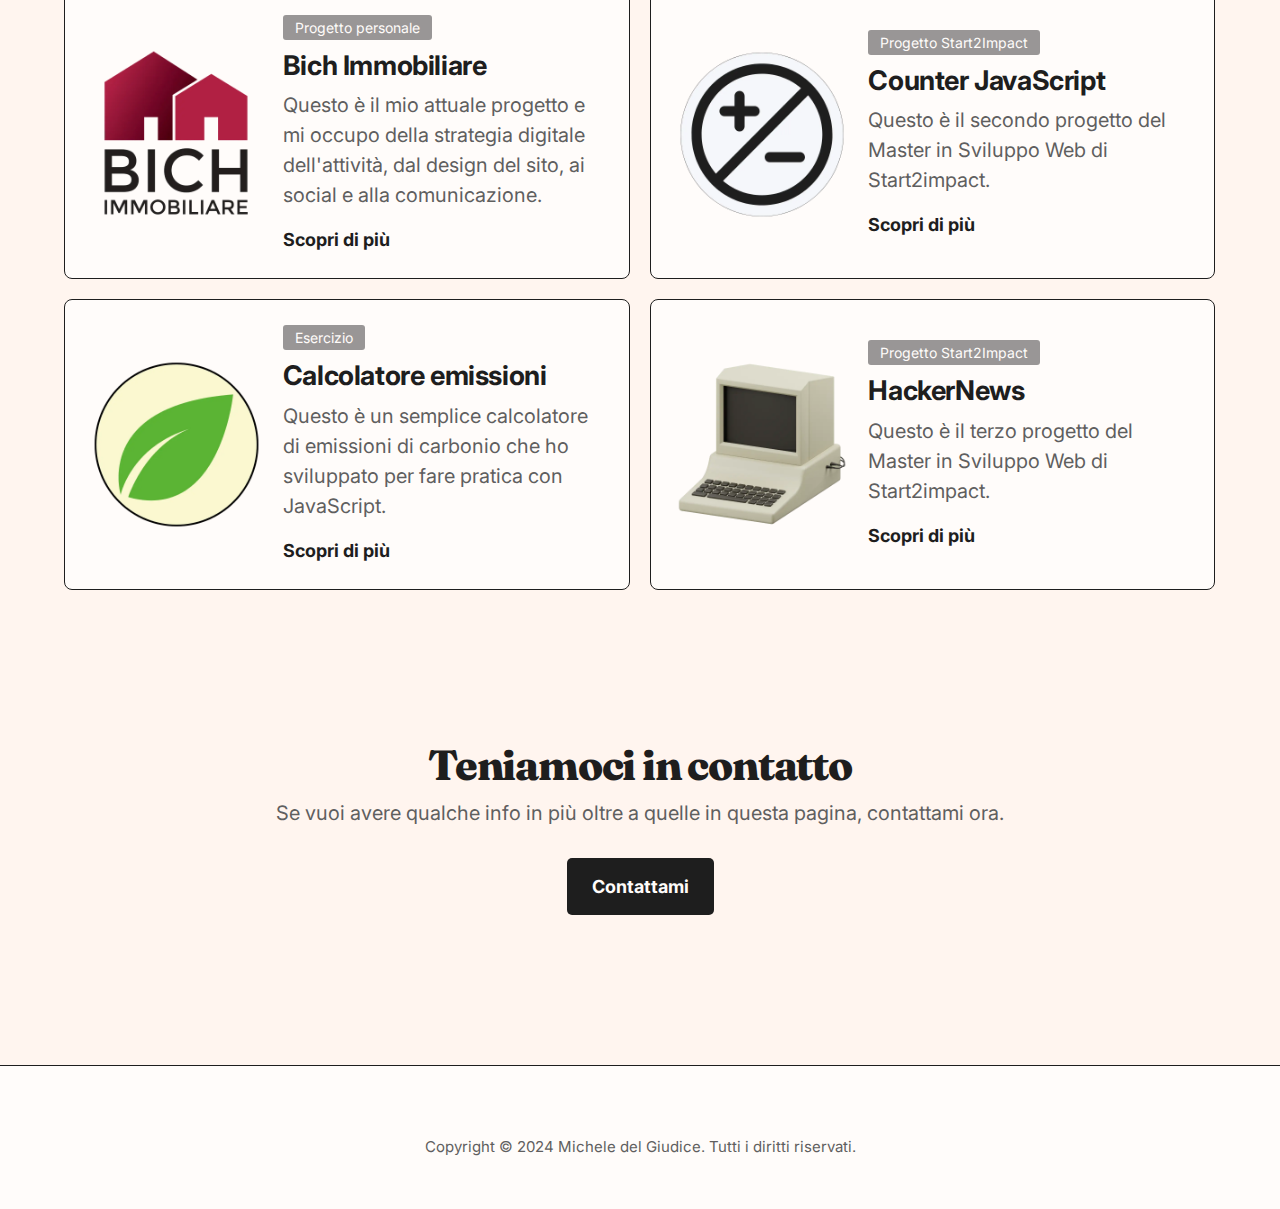
==== commit ab75f34c: "aggiunto 3° progetto start2impact" ====
--- a/index.html
+++ b/index.html
@@ -156,19 +156,30 @@
         <div class="job-grid-description">
           <span class="job-type">Progetto Start2Impact</span>
           <h3>Counter JavaScript</h3>
-          <p class="text job-description">Questo è il secondo progetto del Master in Sviluppo Web di Start2impact. L'obiettivo era quello di creare un semplice contatore con JavaScript.</p>
+          <p class="text job-description">Questo è il secondo progetto del Master in Sviluppo Web di Start2impact.</p>
           <a class="my-btn type-2 job-button" href="https://dgmichele.github.io/Counter/" rel="noopener" target="_blank">Scopri di più <i class="fa-solid fa-arrow-right"></i></a>
         </div>
       </div>
       <div class="job-grid">
         <div class="job-grid-image">
-          <img src="assets/images/calcolatore-emissioni.png" class="job-img" alt="calcolatore-emissioni">
+          <img src="./assets/images/calcolatore-emissioni.webp" class="job-img" alt="calcolatore-emissioni">
         </div>
         <div class="job-grid-description">
           <span class="job-type">Esercizio</span>
           <h3>Calcolatore emissioni</h3>
           <p class="text job-description">Questo è un semplice calcolatore di emissioni di carbonio che ho sviluppato per fare pratica con JavaScript.</p>
           <a class="my-btn type-2 job-button" href="https://dgmichele.github.io/Calcolatore-emissioni/" rel="noopener" target="_blank">Scopri di più <i class="fa-solid fa-arrow-right"></i></a>
+        </div>
+      </div>
+      <div class="job-grid">
+        <div class="job-grid-image">
+          <img src="./assets/images/hacker-news.webp" class="job-img" alt="calcolatore-emissioni">
+        </div>
+        <div class="job-grid-description">
+          <span class="job-type">Progetto Start2Impact</span>
+          <h3>HackerNews</h3>
+          <p class="text job-description">Questo è il terzo progetto del Master in Sviluppo Web di Start2impact.</p>
+          <a class="my-btn type-2 job-button" href="https://dgmichele.github.io/Hacker-news/" rel="noopener" target="_blank">Scopri di più <i class="fa-solid fa-arrow-right"></i></a>
         </div>
       </div>
     </div>
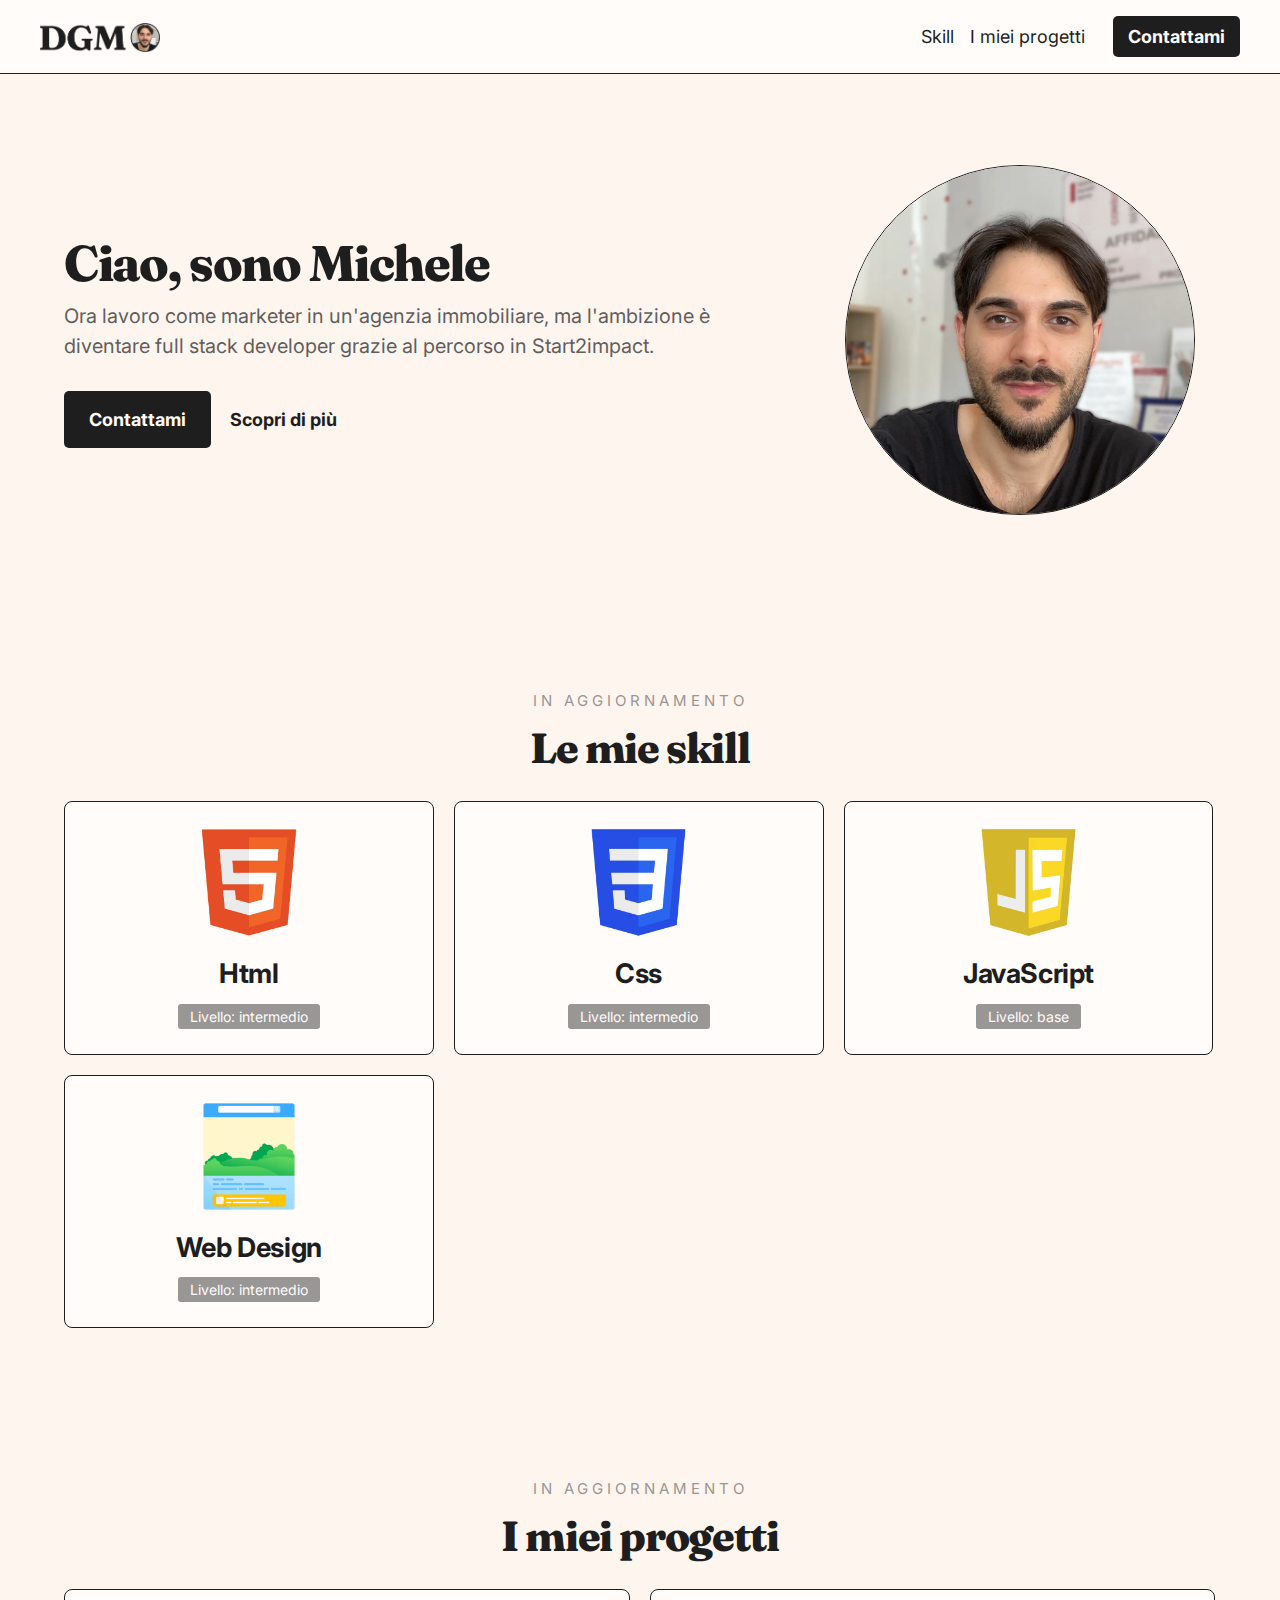
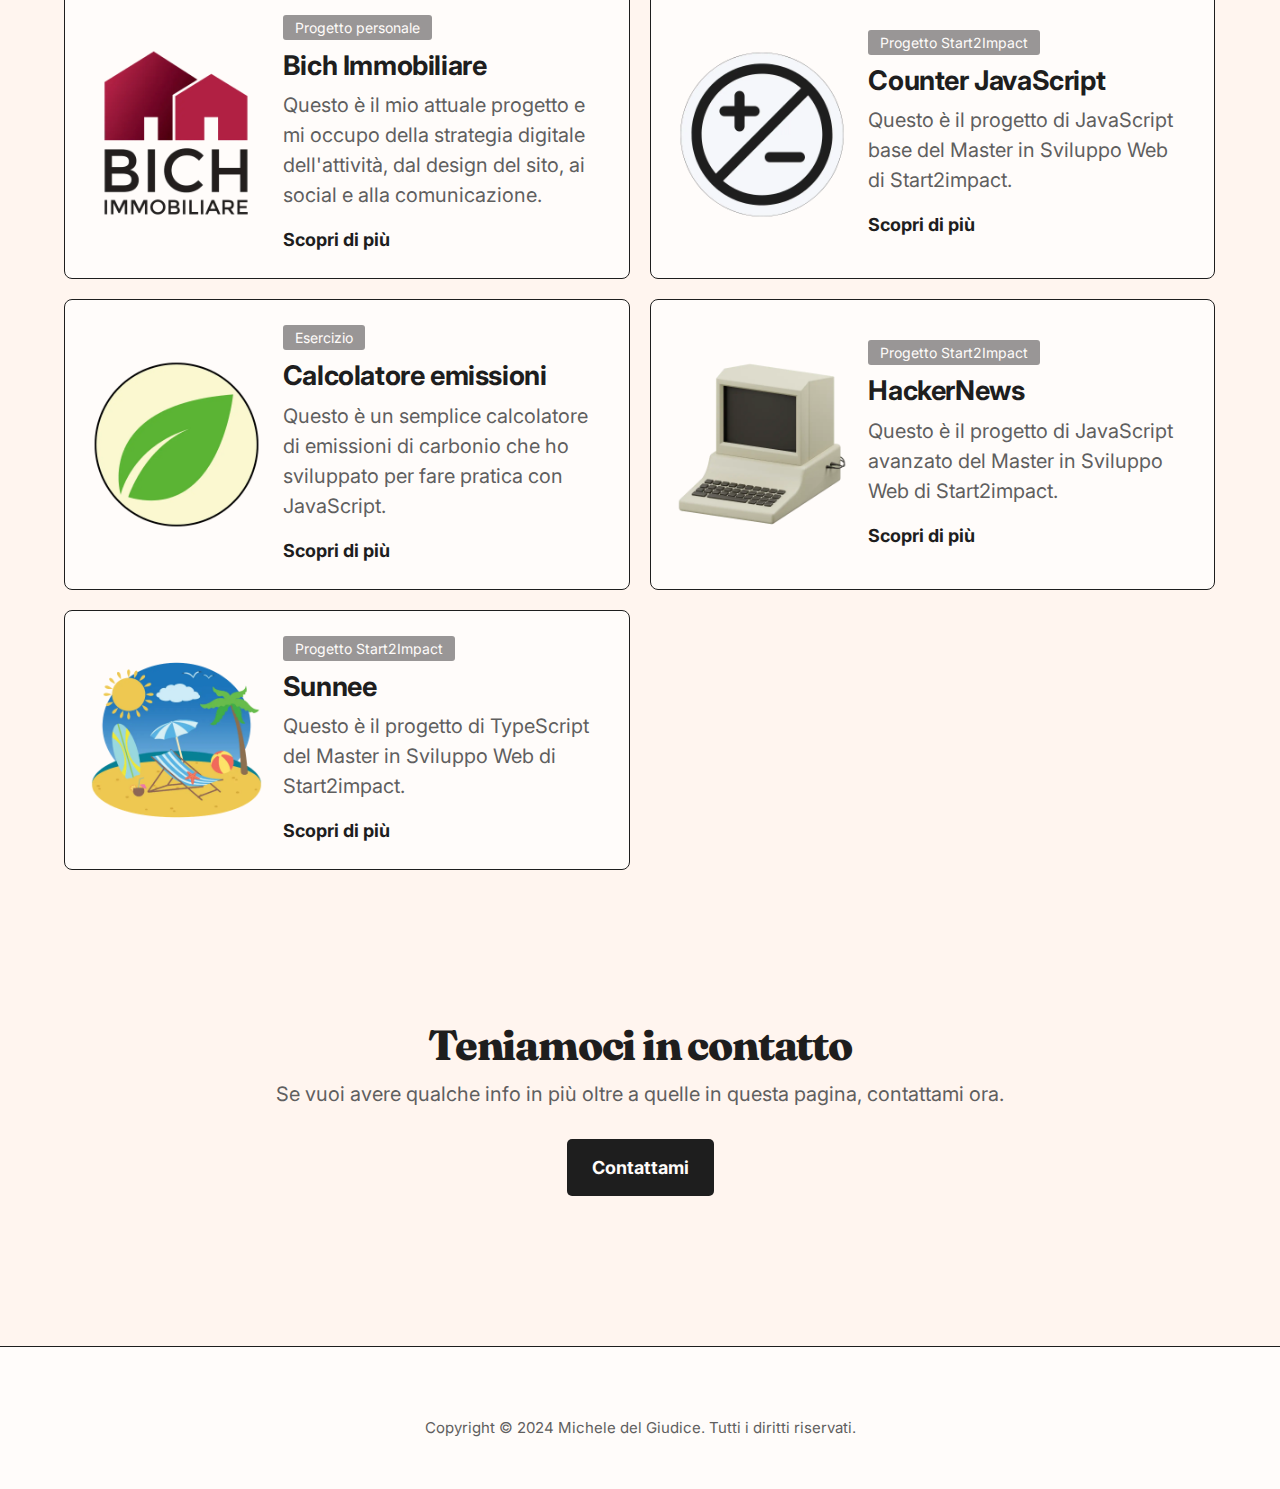
==== commit ff11d3c3: "aggiunto 4° progetto start2impact" ====
--- a/index.html
+++ b/index.html
@@ -156,7 +156,7 @@
         <div class="job-grid-description">
           <span class="job-type">Progetto Start2Impact</span>
           <h3>Counter JavaScript</h3>
-          <p class="text job-description">Questo è il secondo progetto del Master in Sviluppo Web di Start2impact.</p>
+          <p class="text job-description">Questo è il progetto di JavaScript base del Master in Sviluppo Web di Start2impact.</p>
           <a class="my-btn type-2 job-button" href="https://dgmichele.github.io/Counter/" rel="noopener" target="_blank">Scopri di più <i class="fa-solid fa-arrow-right"></i></a>
         </div>
       </div>
@@ -173,13 +173,24 @@
       </div>
       <div class="job-grid">
         <div class="job-grid-image">
-          <img src="./assets/images/hacker-news.webp" class="job-img" alt="calcolatore-emissioni">
+          <img src="./assets/images/hacker-news.webp" class="job-img" alt="javascript-avanzato">
         </div>
         <div class="job-grid-description">
           <span class="job-type">Progetto Start2Impact</span>
           <h3>HackerNews</h3>
-          <p class="text job-description">Questo è il terzo progetto del Master in Sviluppo Web di Start2impact.</p>
+          <p class="text job-description">Questo è il progetto di JavaScript avanzato del Master in Sviluppo Web di Start2impact.</p>
           <a class="my-btn type-2 job-button" href="https://dgmichele.github.io/Hacker-news/" rel="noopener" target="_blank">Scopri di più <i class="fa-solid fa-arrow-right"></i></a>
+        </div>
+      </div>
+      <div class="job-grid">
+        <div class="job-grid-image">
+          <img src="./assets/images/sunnee.webp" class="job-img" alt="typescript">
+        </div>
+        <div class="job-grid-description">
+          <span class="job-type">Progetto Start2Impact</span>
+          <h3>Sunnee</h3>
+          <p class="text job-description">Questo è il progetto di TypeScript del Master in Sviluppo Web di Start2impact.</p>
+          <a class="my-btn type-2 job-button" href="https://github.com/dgmichele/Sunnee" rel="noopener" target="_blank">Scopri di più <i class="fa-solid fa-arrow-right"></i></a>
         </div>
       </div>
     </div>
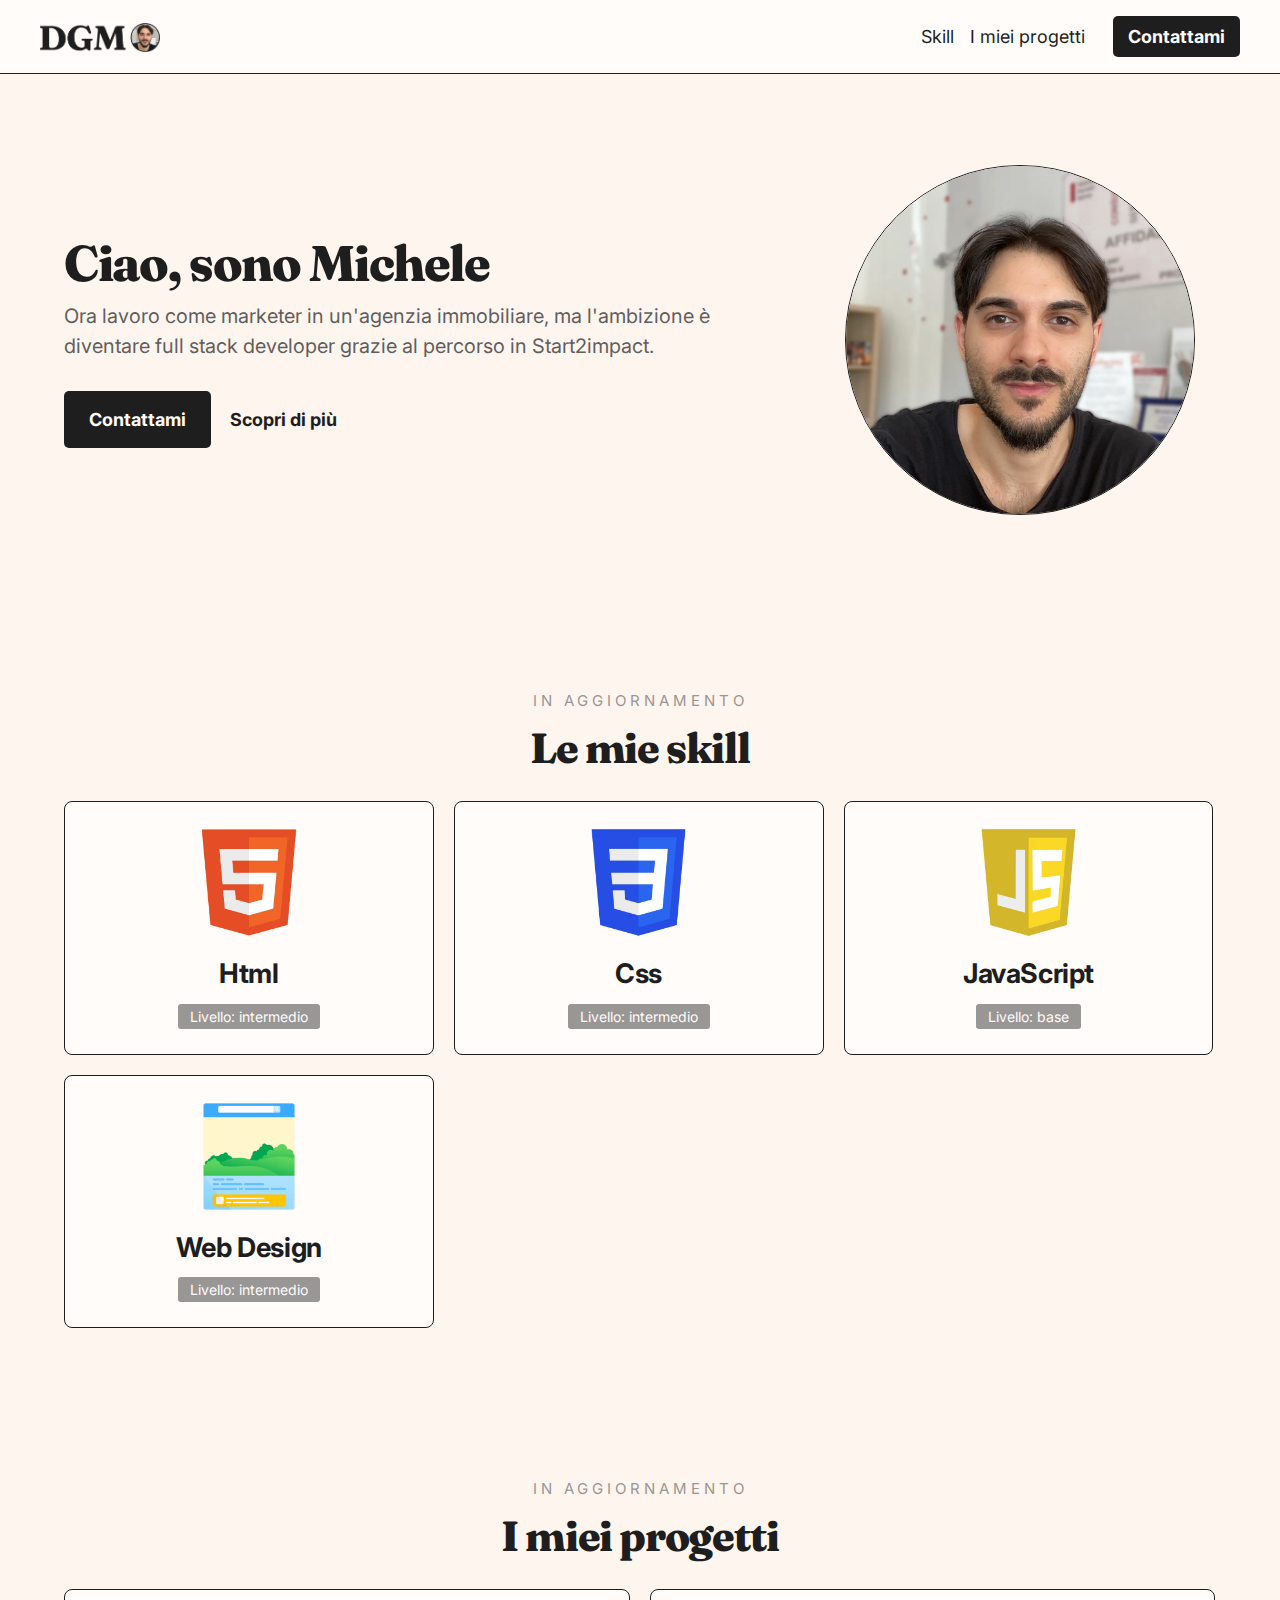
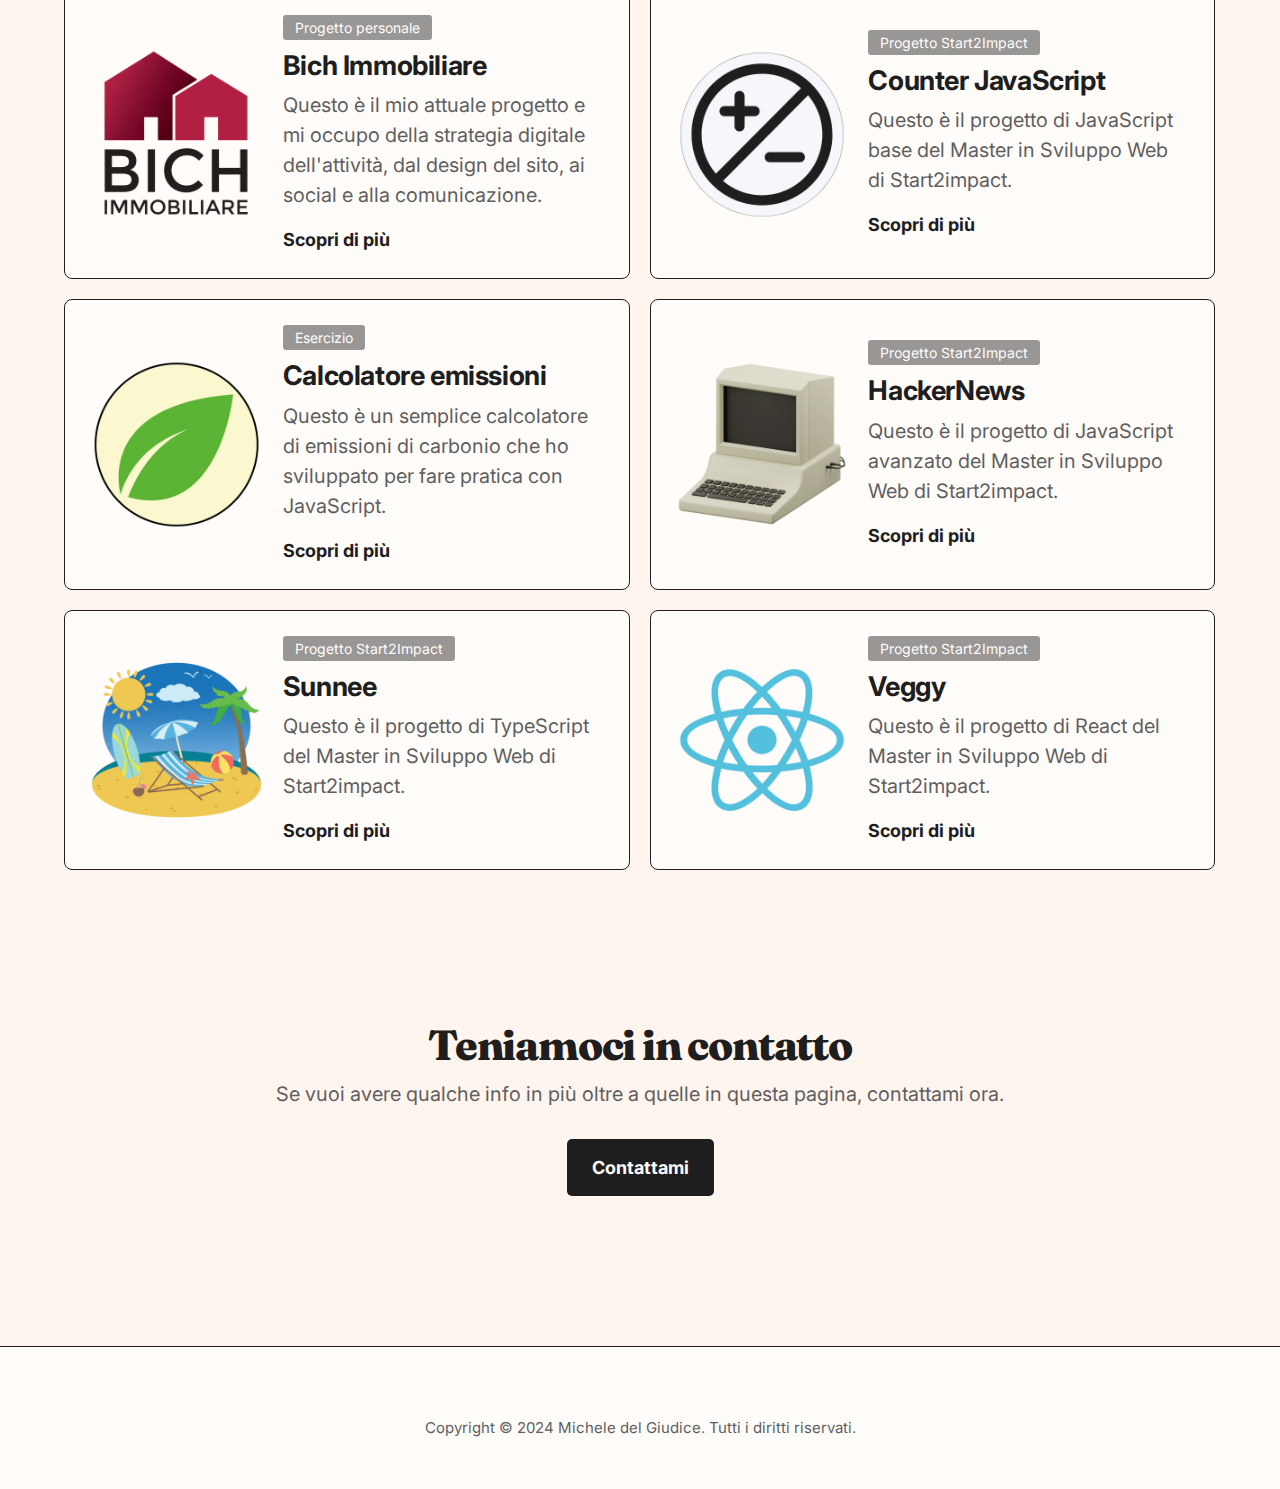
==== commit 209d53be: "aggiunto 5° progetto start2impact" ====
--- a/index.html
+++ b/index.html
@@ -193,6 +193,17 @@
           <a class="my-btn type-2 job-button" href="https://github.com/dgmichele/Sunnee" rel="noopener" target="_blank">Scopri di più <i class="fa-solid fa-arrow-right"></i></a>
         </div>
       </div>
+      <div class="job-grid">
+        <div class="job-grid-image">
+          <img src="./assets/images/react.webp" class="job-img" alt="react">
+        </div>
+        <div class="job-grid-description">
+          <span class="job-type">Progetto Start2Impact</span>
+          <h3>Veggy</h3>
+          <p class="text job-description">Questo è il progetto di React del Master in Sviluppo Web di Start2impact.</p>
+          <a class="my-btn type-2 job-button" href="https://your-veggy.netlify.app/" rel="noopener" target="_blank">Scopri di più <i class="fa-solid fa-arrow-right"></i></a>
+        </div>
+      </div>
     </div>
   </section>
 
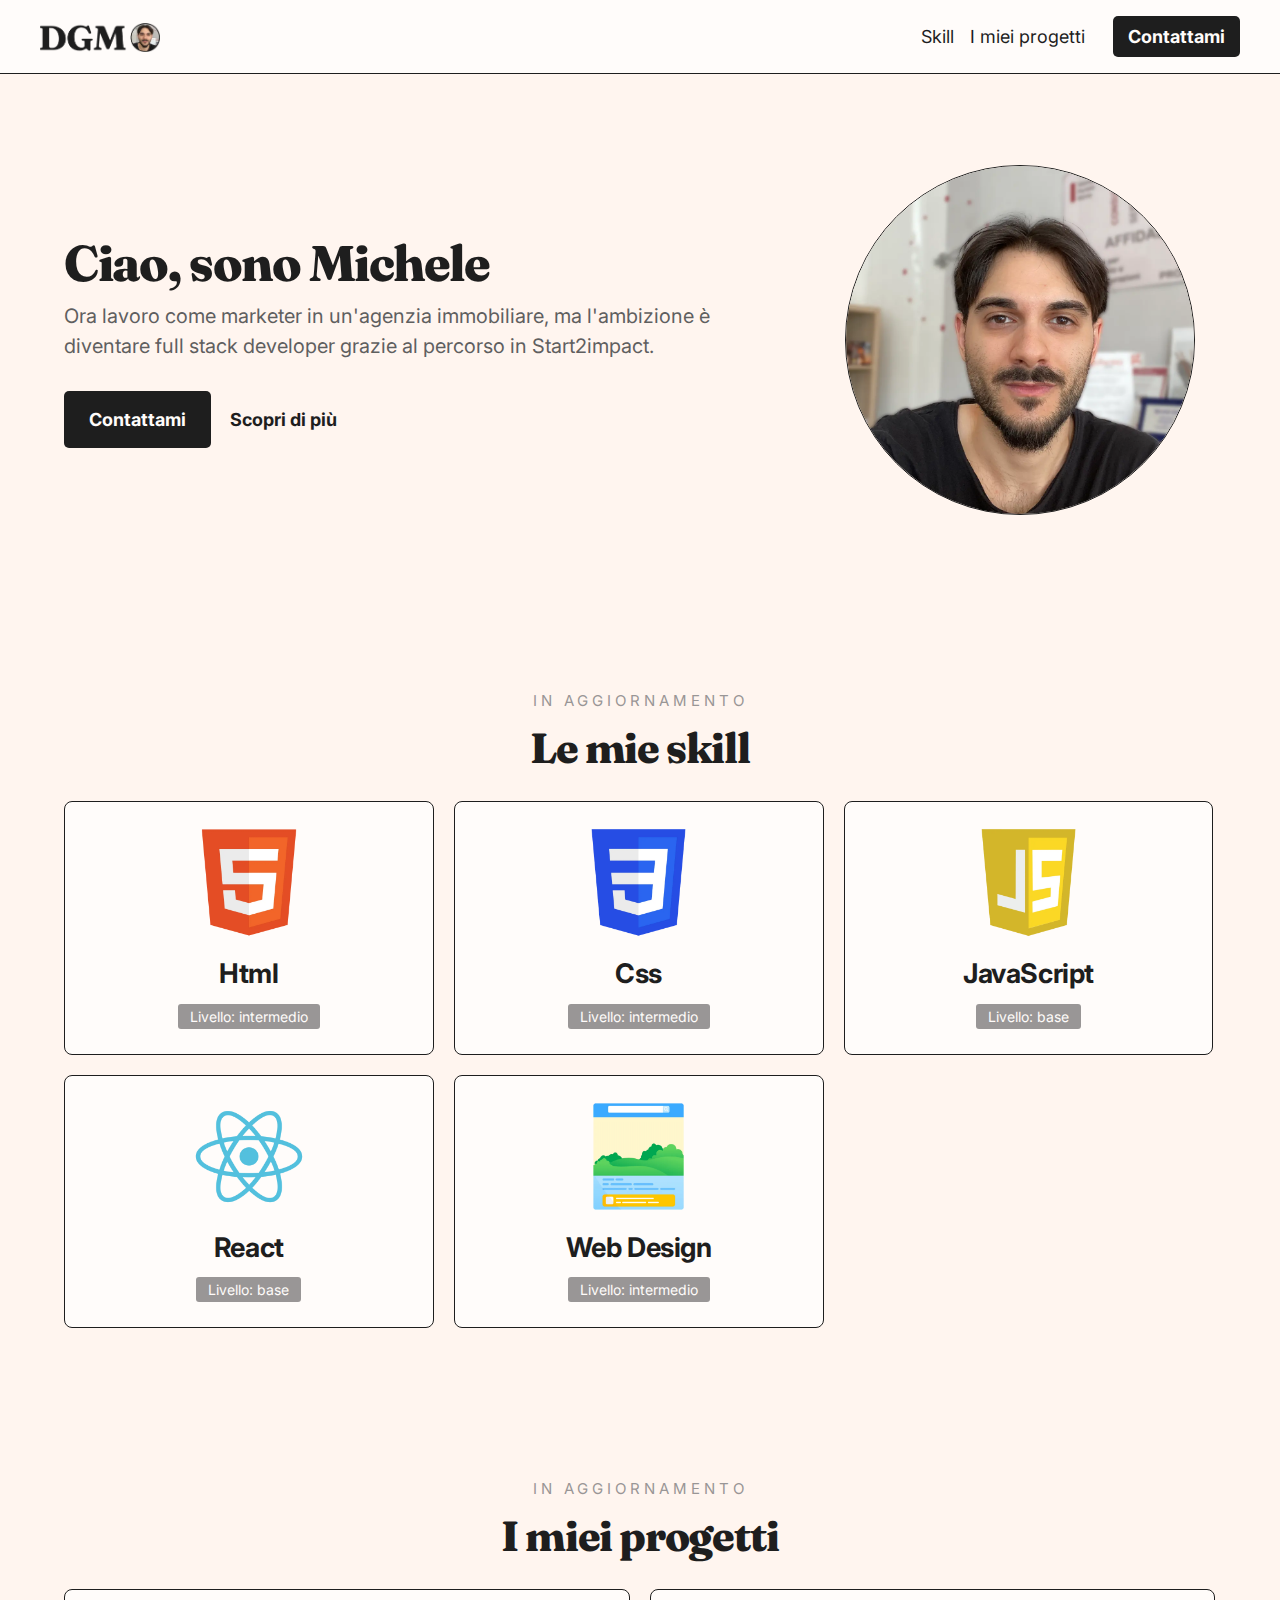
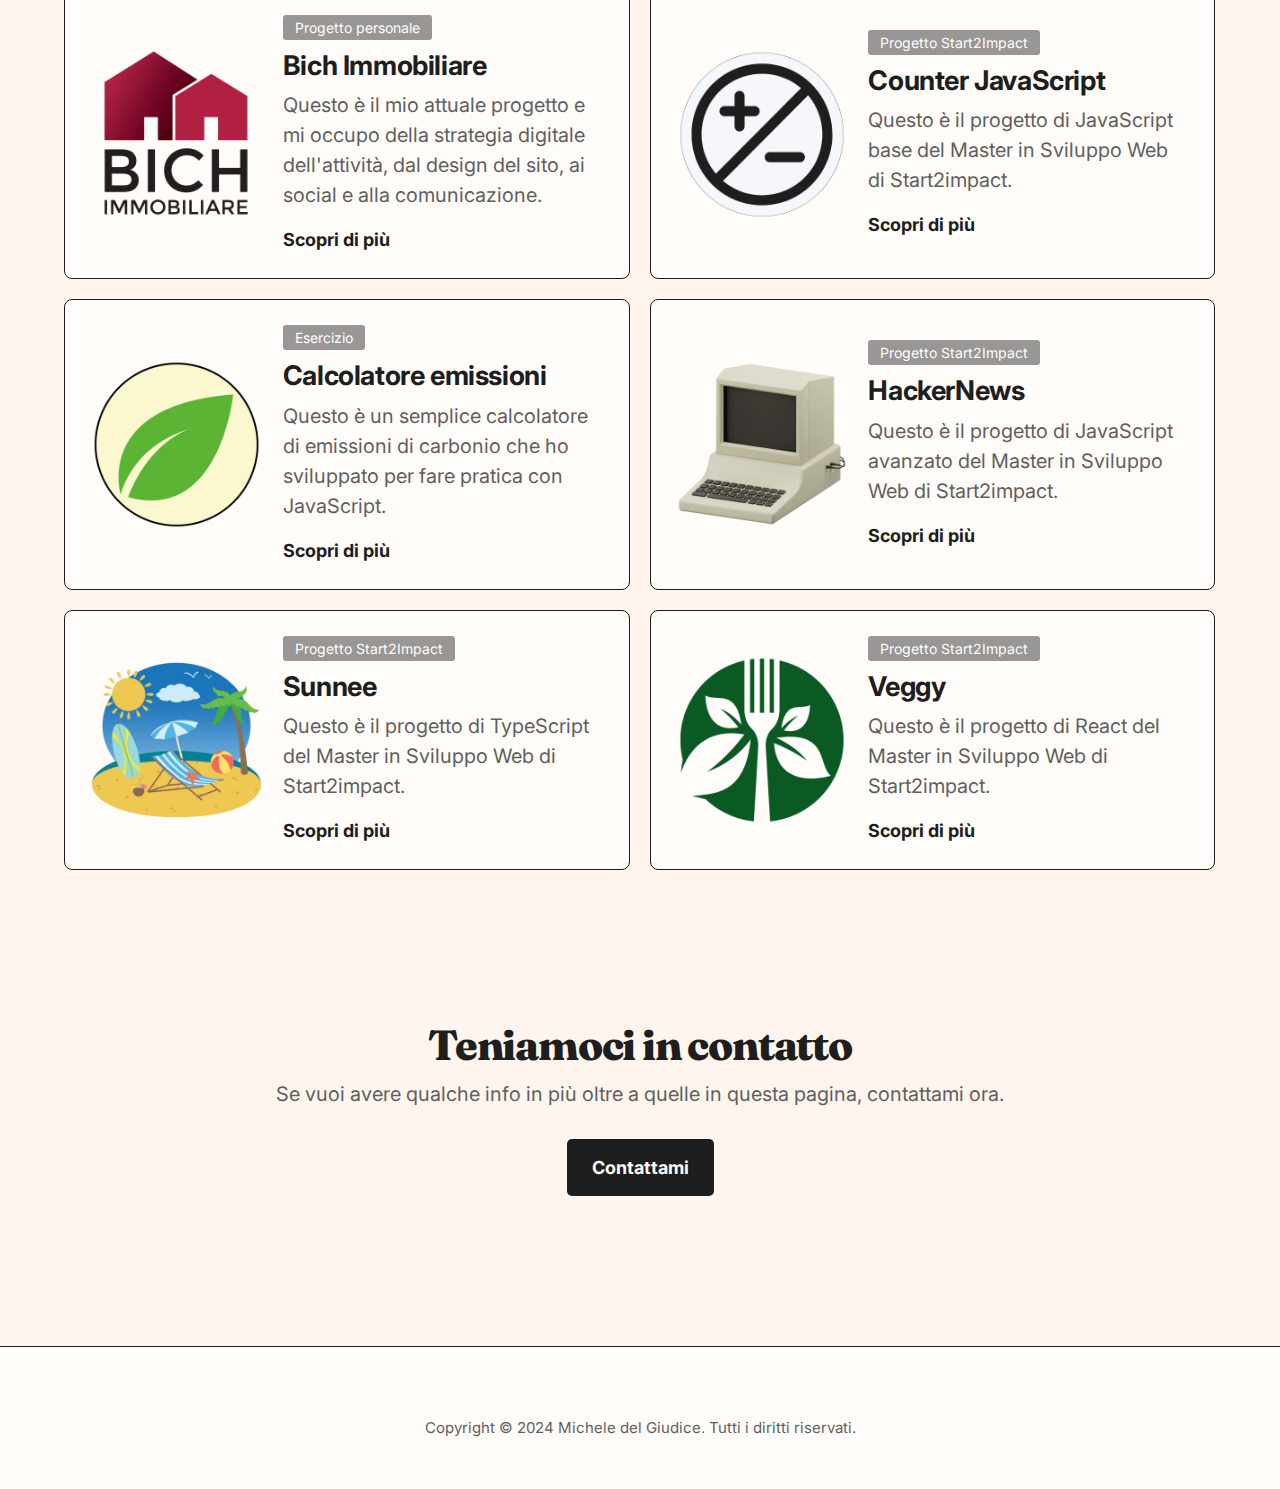
==== commit a879fd8f: "aggiunto 5° progetto start2impact" ====
--- a/index.html
+++ b/index.html
@@ -119,6 +119,11 @@
         <span class="skill-level">Livello: base</span>
       </div>
       <div class="skill-grid">
+        <img src="assets/images/react.webp" class="skill-img" alt="react">
+        <h3>React</h3>
+        <span class="skill-level">Livello: base</span>
+      </div>
+      <div class="skill-grid">
         <img src="assets/images/web-design.webp" class="skill-img" alt="web-design">
         <h3>Web Design</h3>
         <span class="skill-level">Livello: intermedio</span>
@@ -195,7 +200,7 @@
       </div>
       <div class="job-grid">
         <div class="job-grid-image">
-          <img src="./assets/images/react.webp" class="job-img" alt="react">
+          <img src="./assets/images/veggy.webp" class="job-img" alt="react">
         </div>
         <div class="job-grid-description">
           <span class="job-type">Progetto Start2Impact</span>
